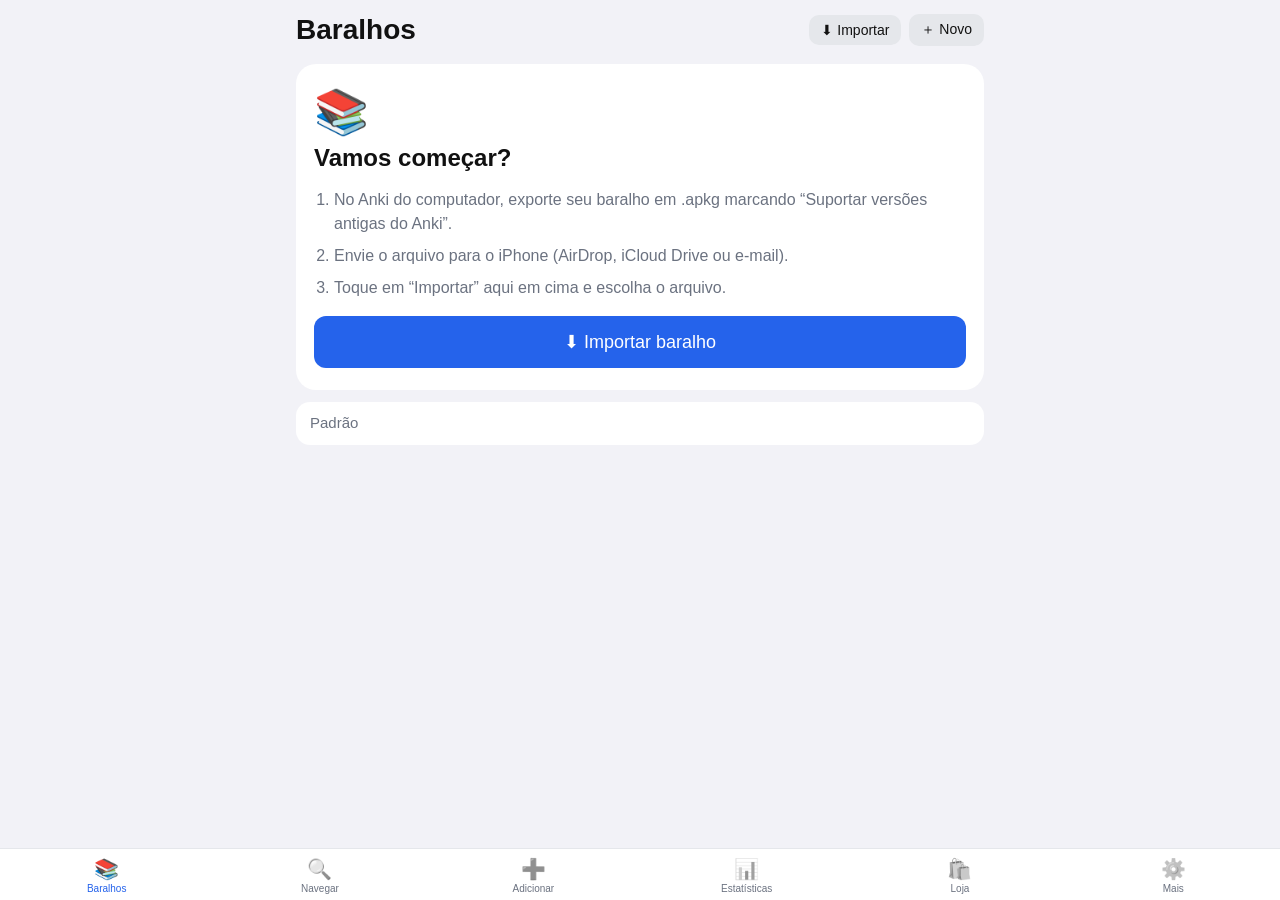
==== index.html @ 39ad581b "Add files via upload" ====
<!doctype html>
<html lang="pt-BR">
<head>
<meta charset="utf-8">
<meta name="viewport" content="width=device-width,initial-scale=1,viewport-fit=cover,user-scalable=no">
<title>Recly</title>
<meta name="theme-color" content="#2563eb">
<meta name="apple-mobile-web-app-capable" content="yes">
<meta name="mobile-web-app-capable" content="yes">
<meta name="apple-mobile-web-app-title" content="Recly">
<meta name="apple-mobile-web-app-status-bar-style" content="default">
<link rel="manifest" href="manifest.webmanifest">
<link rel="apple-touch-icon" href="apple-touch-icon.png">
<link rel="icon" type="image/png" href="icon-192.png">
<style>
:root{--bg:#f2f2f7;--card:#fff;--fg:#111;--mut:#6b7280;--line:#e5e7eb;--pri:#2563eb;--danger:#dc2626;--n:#2563eb;--l:#dc2626;--r:#16a34a;--sat:env(safe-area-inset-top);--sab:env(safe-area-inset-bottom)}
@media(prefers-color-scheme:dark){:root{--bg:#000;--card:#1c1c1e;--fg:#f5f5f7;--mut:#9ca3af;--line:#2c2c2e;--pri:#3b82f6}}
*{box-sizing:border-box;-webkit-tap-highlight-color:transparent}
html,body{margin:0;height:100%;background:var(--bg);color:var(--fg);font:16px -apple-system,BlinkMacSystemFont,"Segoe UI",Roboto,sans-serif;overscroll-behavior:none}
#app{display:flex;flex-direction:column;height:100%;height:100dvh}
main#view{flex:1;overflow-y:auto;-webkit-overflow-scrolling:touch;padding:calc(var(--sat) + 8px) 16px 24px;max-width:720px;width:100%;margin:0 auto}
.tabs{display:flex;background:var(--card);border-top:1px solid var(--line);padding-bottom:var(--sab)}
.tab{flex:1;border:0;background:none;color:var(--mut);padding:8px 0 6px;font-size:11px;display:flex;flex-direction:column;align-items:center;gap:2px}
.tab .ic{font-size:20px;filter:grayscale(1);opacity:.7}.tab.on{color:var(--pri)}.tab.on .ic{filter:none;opacity:1}
h1{font-size:28px;margin:6px 0}h3{margin:4px 0 10px}h4{margin:16px 0 4px;color:var(--mut);font-size:13px;text-transform:uppercase;letter-spacing:.04em}
.top{display:flex;justify-content:space-between;align-items:center;margin-bottom:8px}
.row{display:flex;gap:8px;align-items:center}.row.end{justify-content:flex-end;margin-top:14px}.row.wrap{flex-wrap:wrap}.col{display:flex;flex-direction:column;gap:10px}
.btn{border:0;border-radius:12px;padding:12px 16px;font-size:16px;background:var(--line);color:var(--fg);font-weight:500}
.btn:active{opacity:.7}.btn.primary{background:var(--pri);color:#fff}.btn.danger{background:#fee2e2;color:var(--danger)}
@media(prefers-color-scheme:dark){.btn.danger{background:#3b1212}}
.btn.small{padding:7px 12px;font-size:14px;border-radius:10px}.btn.big{padding:15px;font-size:18px}.btn.wide{width:100%}
.input{width:100%;padding:11px 12px;border-radius:10px;border:1px solid var(--line);background:var(--card);color:var(--fg);font-size:16px}
.input.ta{min-height:76px;resize:vertical;font-family:inherit}.input.num{width:110px;text-align:right}
.lbl{display:flex;flex-direction:column;gap:4px;font-size:13px;color:var(--mut)}.lbl .input{color:var(--fg);font-size:16px}
.list{background:var(--card);border-radius:14px;overflow:hidden}
.brow:last-child{border-bottom:0}.brow:active{background:var(--line)}
.cnt{width:56px;text-align:right;font-variant-numeric:tabular-nums;font-weight:600}.cnt.n,.legend .n,.bigcounts .n{color:var(--n)}.cnt.l,.legend .l,.bigcounts .l{color:var(--l)}.cnt.r,.legend .r,.bigcounts .r{color:var(--r)}.cnt.z{opacity:.25;font-weight:400}
.legend{display:flex;justify-content:flex-end;gap:0;font-size:11px;margin:0 14px 4px}.legend span{width:56px;text-align:right}
.empty{text-align:center;color:var(--mut);padding:30px 10px}
.bigcounts{display:flex;justify-content:space-around;margin:8px 0 14px;font-size:13px}.bigcounts div{display:flex;flex-direction:column;align-items:center}.bigcounts b{font-size:32px}
.brow{padding:10px 14px;border-bottom:1px solid var(--line)}.b1{font-weight:500}.b2{color:var(--mut);font-size:14px;white-space:nowrap;overflow:hidden;text-overflow:ellipsis}
.b1{display:-webkit-box;-webkit-line-clamp:2;-webkit-box-orient:vertical;overflow:hidden}
.chip{font-size:11px;background:var(--line);border-radius:6px;padding:2px 6px}.chip.warn{background:#fef3c7;color:#92400e}.chip.bad{background:#fee2e2;color:#991b1b}
.muted{color:var(--mut);font-size:14px}.muted.s{font-size:12px}.center{text-align:center}.pre{white-space:pre-wrap}
.card2{background:var(--card);border-radius:14px;padding:14px;margin:12px 0}.srow{display:flex;justify-content:space-between;padding:6px 0;border-bottom:1px solid var(--line)}.srow:last-child{border:0}
.chart{width:100%;color:var(--fg)}
.overlay{position:fixed;inset:0;background:#0007;display:flex;align-items:flex-end;justify-content:center;z-index:50}
.sheet{background:var(--card);width:100%;max-width:560px;border-radius:18px 18px 0 0;padding:18px 18px calc(18px + var(--sab));max-height:88dvh;overflow-y:auto}
.sheet.full{max-height:94dvh;height:94dvh}
@media(min-width:600px){.overlay{align-items:center}.sheet{border-radius:18px}}
.frow{display:flex;justify-content:space-between;align-items:center;gap:10px;padding:8px 0;border-bottom:1px solid var(--line)}.frow small{display:block;color:var(--mut);font-size:11px}
.frow input[type=checkbox]{width:24px;height:24px}
.sticky{position:sticky;bottom:-18px;background:var(--card);padding:10px 0;margin-top:10px}
.spinner{width:34px;height:34px;border:4px solid var(--line);border-top-color:var(--pri);border-radius:50%;animation:sp 1s linear infinite;margin:6px auto 12px}@keyframes sp{to{transform:rotate(360deg)}}
.toast{position:fixed;left:50%;transform:translateX(-50%);bottom:calc(90px + var(--sab));background:#111d;color:#fff;padding:10px 16px;border-radius:20px;z-index:99;font-size:14px}
.study{position:fixed;inset:0;background:var(--bg);z-index:40;display:flex;flex-direction:column}
.stop{display:flex;justify-content:space-between;align-items:center;padding:calc(var(--sat) + 8px) 12px 8px}
.scounts{font-weight:700;font-variant-numeric:tabular-nums;font-size:18px;display:flex;gap:10px}.scounts .n{color:var(--n)}.scounts .l{color:var(--l)}.scounts .r{color:var(--r)}
.cardscroll{flex:1;display:flex;min-height:0}.cardframe{flex:1;width:100%;border:0;background:transparent;color-scheme:light dark}
.sbottom{display:flex;gap:8px;padding:10px 12px calc(12px + var(--sab));background:var(--card);border-top:1px solid var(--line)}
.ans{flex:1;border:0;border-radius:12px;padding:8px 0 10px;color:#fff;font-size:16px;font-weight:600;display:flex;flex-direction:column;align-items:center}.ans small{font-size:11px;opacity:.9;font-weight:400}
.a1{background:#dc2626}.a2{background:#f59e0b}.a3{background:#16a34a}.a4{background:#2563eb}
.fmt .btn{min-width:44px}

.tog{display:inline-block;width:26px;color:var(--mut);padding:6px 0;margin:-6px 0}.dname{font-size:16px;line-height:1.25}
/* ---- Progresso ---- */
:root{--h0:#e5e7eb;--h1:#c7d2fe;--h2:#a5b4fc;--h3:#818cf8;--h4:#4f46e5;--c-new:#60a5fa;--c-lrn:#f87171;--c-young:#fbbf24;--c-mature:#34d399}
@media(prefers-color-scheme:dark){:root{--h0:#2c2c2e;--h1:#3730a3;--h2:#4f46e5;--h3:#6366f1;--h4:#a5b4fc}}
.row.between{justify-content:space-between}.row.between h3{margin:0}
.hero{display:flex;justify-content:space-between;align-items:center;gap:8px;border-radius:24px;padding:22px 20px;margin:10px 0 12px;color:#fff;background:linear-gradient(135deg,#6366f1,#8b5cf6 55%,#ec4899);box-shadow:0 10px 30px #8b5cf655}
.hero-l{display:flex;flex-direction:column;align-items:flex-start;min-width:0}.flame{font-size:40px;line-height:1}.streak{font-size:76px;font-weight:800;line-height:1;letter-spacing:-2px}
.streak-l{font-size:17px;font-weight:600;opacity:.95}.best{font-size:13px;opacity:.8;margin-top:6px}.badge2{margin-top:10px;background:#fff3;border-radius:20px;padding:5px 12px;font-size:13px;font-weight:600}
.hero-r{display:flex;flex-direction:column;align-items:center;flex:0 0 128px}.ring{width:128px;height:128px}.goal-edit{font-size:12px;opacity:.85;margin-top:2px}
.week{display:flex;justify-content:space-between;margin-top:10px}.wd{display:flex;flex-direction:column;align-items:center;gap:6px;font-size:12px;color:var(--mut)}.wd.today{color:var(--fg);font-weight:700}
.dot{width:36px;height:36px;border-radius:50%;border:2px solid var(--line);display:flex;align-items:center;justify-content:center;color:#fff;font-weight:800}
.dot.on{background:linear-gradient(135deg,#8b5cf6,#ec4899);border-color:transparent}.wd.today .dot:not(.on){border-color:#8b5cf6}
.heatwrap{display:flex;gap:6px;margin-top:10px}.heatdays{display:grid;grid-template-rows:repeat(7,1fr);gap:3px;font-size:9px;color:var(--mut);padding-bottom:0}
.heat{flex:1;display:grid;grid-template-rows:repeat(7,1fr);grid-auto-flow:column;gap:3px}
.hc{display:block;aspect-ratio:1;border-radius:4px;background:var(--h0)}.hc.l1{background:var(--h1)}.hc.l2{background:var(--h2)}.hc.l3{background:var(--h3)}.hc.l4{background:var(--h4)}.hc.fut{background:transparent}
.heatlegend{display:flex;align-items:center;justify-content:flex-end;gap:4px;font-size:11px;color:var(--mut);margin-top:10px}.heatlegend .hc{width:12px;height:12px;aspect-ratio:auto}
.stack{display:flex;height:16px;border-radius:8px;overflow:hidden;gap:2px;margin:8px 0}.stack>div{min-width:4px}
.c-new{background:var(--c-new)}.c-lrn{background:var(--c-lrn)}.c-young{background:var(--c-young)}.c-mature{background:var(--c-mature)}
.legend2{display:flex;flex-wrap:wrap;gap:6px 14px;font-size:12px;color:var(--mut)}.sw{display:inline-block;width:10px;height:10px;border-radius:3px;margin-right:5px}
.tiles{display:grid;grid-template-columns:1fr 1fr;gap:10px;margin:12px 0}.tile{background:var(--card);border-radius:18px;padding:14px}
.tic{font-size:22px}.tbig{font-size:26px;font-weight:800;margin-top:4px;font-variant-numeric:tabular-nums}.tlab{font-size:12px;color:var(--mut)}
.btn.primary.share{margin-top:6px;background:linear-gradient(135deg,#6366f1,#ec4899)}
.sharebox{margin:6px 0 12px}.sharecv{width:100%;max-width:340px;display:block;margin:0 auto;border-radius:18px;box-shadow:0 8px 24px #0004}

/* ---- Baralhos ---- */
.dhero{display:flex;align-items:center;justify-content:space-between;gap:12px;border-radius:22px;padding:18px 18px;margin:6px 0 12px;color:#fff;background:linear-gradient(135deg,#2563eb,#7c3aed);box-shadow:0 8px 24px #4f46e544}
.dh-l{flex:1;min-width:0}.dh-big{font-size:46px;font-weight:800;line-height:1;letter-spacing:-1px}.dh-sub{font-size:15px;font-weight:600;margin:2px 0 10px}.dh-min{font-size:12px;opacity:.85;margin-top:6px}
.pbar{height:8px;border-radius:6px;background:#fff3;overflow:hidden}.pbar>div{height:100%;background:#fff;border-radius:6px}
.btn.dh-btn{background:#fff;color:#4338ca;font-weight:700;padding:14px 18px;white-space:nowrap}
.chips{display:flex;gap:8px;overflow-x:auto;padding:10px 0 12px;-webkit-overflow-scrolling:touch}
.chip2{border:1px solid var(--line);background:var(--card);color:var(--fg);border-radius:20px;padding:7px 13px;font-size:13px;white-space:nowrap}.chip2.on{background:var(--pri);border-color:var(--pri);color:#fff}
.welcome{background:var(--card);border-radius:20px;padding:22px 18px;margin:12px 0;text-align:left}.welcome h2{margin:6px 0 10px}.wl-ic{font-size:44px}.welcome ol{padding-left:20px;color:var(--mut);line-height:1.5}.welcome li{margin-bottom:8px}
.drow{padding:12px 14px 12px;border-bottom:1px solid var(--line);cursor:pointer}.drow:last-child{border-bottom:0}.drow:active{background:var(--line)}
.drow.d0{background:var(--card)}.drow.d1,.drow.d2,.drow.d3,.drow.d4{background:var(--card)}
.drow.d0 .dtitle{font-weight:700;font-size:17px}.drow:not(.d0) .dtitle{font-size:15px}
.dline{display:flex;align-items:center;gap:2px}.dtitle{flex:1;line-height:1.25;overflow-wrap:anywhere}
.drow.idle .dtitle{color:var(--mut)}.drow.idle.d0 .dtitle{color:var(--fg)}
.tog{display:inline-block;width:26px;flex:0 0 26px;color:var(--mut);padding:6px 0;margin:-6px 0}
.play{flex:0 0 38px;width:38px;height:38px;border-radius:50%;border:0;background:var(--pri);color:#fff;font-size:14px;padding-left:3px;margin-left:8px}.play:active{opacity:.7}
.dmeta{display:flex;justify-content:space-between;align-items:center;gap:8px;margin-top:5px;font-size:12px;color:var(--mut)}
.pills{display:flex;gap:5px;flex-shrink:0}.pill{font-size:12px;font-weight:700;padding:2px 9px;border-radius:12px;font-variant-numeric:tabular-nums}
.pill.n{background:#dbeafe;color:#1d4ed8}.pill.l{background:#fee2e2;color:#b91c1c}.pill.r{background:#dcfce7;color:#15803d}.pill.ok{background:transparent;color:var(--mut);font-weight:500;padding:2px 0}
@media(prefers-color-scheme:dark){.pill.n{background:#1e3a8a;color:#bfdbfe}.pill.l{background:#7f1d1d;color:#fecaca}.pill.r{background:#14532d;color:#bbf7d0}}
.mbar{display:flex;height:4px;border-radius:3px;background:var(--line);overflow:hidden;margin-top:7px}.mbar i{display:block;height:100%}
.path{margin:-6px 0 8px}
.grid2{display:grid;grid-template-columns:1fr 1fr;gap:8px}.grid2 .btn{padding:12px 8px}

.seg{display:flex;gap:6px;overflow-x:auto;padding:2px 0 10px;-webkit-overflow-scrolling:touch}.segb{border:0;border-radius:18px;padding:8px 13px;font-size:14px;background:var(--line);color:var(--fg);white-space:nowrap;font-weight:500}.segb.on{background:var(--pri);color:#fff}
.seg{flex-wrap:wrap;overflow:visible}.segb{padding:8px 12px}
/* ---- Loja ---- */
.tab{min-width:0}.tab span:last-child{font-size:10px;white-space:nowrap}
.shopnote{background:var(--card);border-radius:12px;padding:10px 12px;margin:10px 0;font-size:13px;color:var(--mut)}
.scard{background:var(--card);border-radius:18px;overflow:hidden;margin:14px 0;box-shadow:0 2px 10px rgba(0,0,0,.06)}
.scov{height:92px;display:flex;align-items:center;justify-content:center;font-size:46px;position:relative}
.sbadge{position:absolute;top:10px;right:10px;background:#fff;color:#16a34a;font-size:12px;padding:3px 9px;border-radius:99px}
.sbody{padding:14px}.stitle{font-size:18px;font-weight:700}.ssub{color:var(--mut);font-size:14px;margin-top:2px}
.sdesc{font-size:14px;line-height:1.45;margin:10px 0}.smeta{display:flex;gap:14px;flex-wrap:wrap;color:var(--mut);font-size:13px;margin-bottom:12px}
.srow2{display:flex;align-items:center;gap:8px;flex-wrap:wrap}.srow2 .btn.primary{flex:1}.sprice{font-size:20px;font-weight:800;width:100%}
.linkbtn{background:none;border:0;color:var(--mut);font-size:12px;text-decoration:underline;padding:8px}
.code{background:var(--line);border-radius:10px;padding:10px;font-size:11px;overflow:auto;white-space:pre;max-height:220px}
.sheet .input{margin:0 0 8px}.sheet .btn.wide{margin-top:8px}
.steps{margin:6px 0 0;padding-left:20px;font-size:14px;line-height:1.5}
.srow2 .btn{flex:1 1 auto}

</style>
</head>
<body>
<div id="app"><div style="padding:30px;text-align:center">Carregando…</div></div>
<script src="jszip.min.js"></script>
<script src="app.js"></script>
</body>
</html>
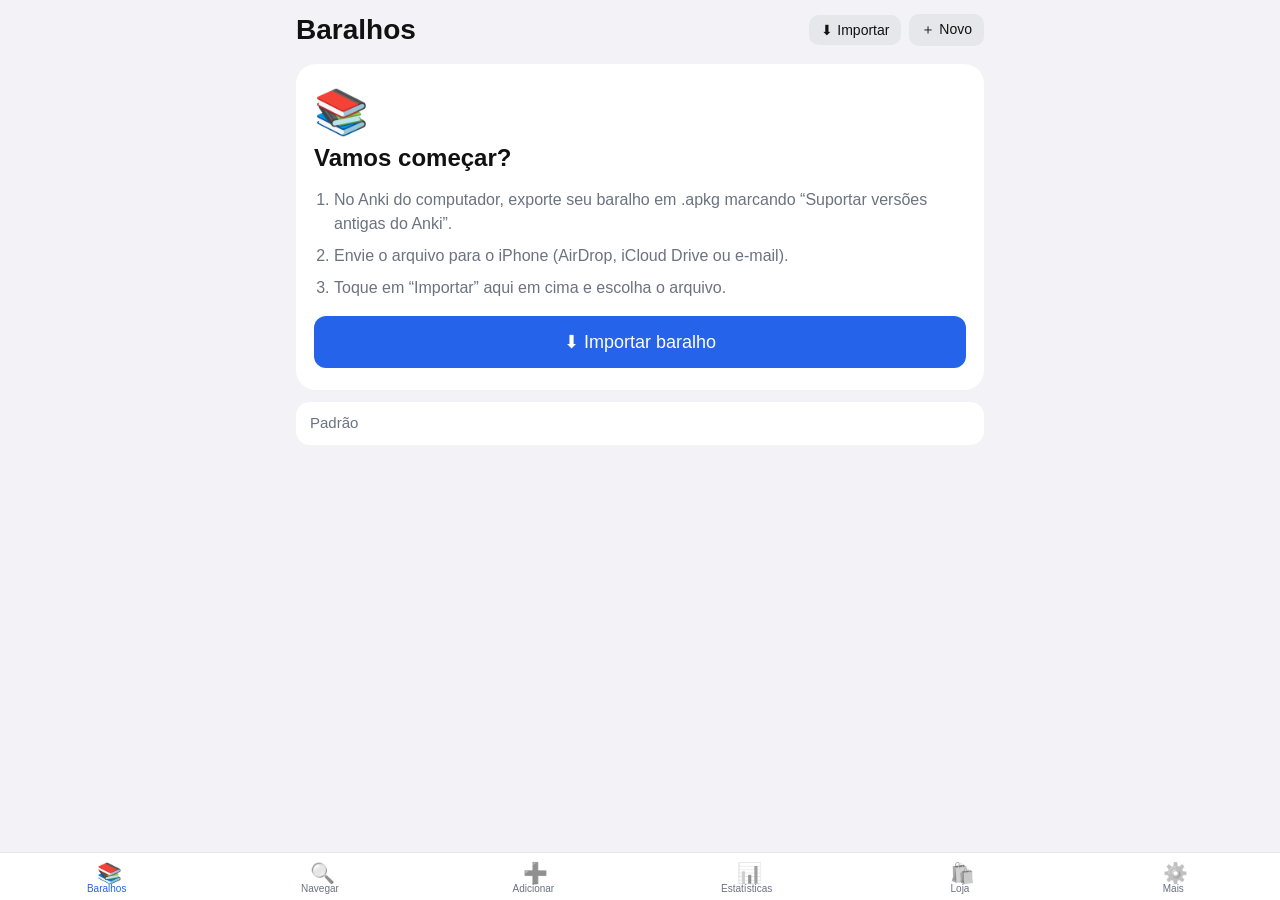
==== commit ceab2079: "Add files via upload" ====
--- a/index.html
+++ b/index.html
@@ -125,6 +125,90 @@
 .sheet .input{margin:0 0 8px}.sheet .btn.wide{margin-top:8px}
 .steps{margin:6px 0 0;padding-left:20px;font-size:14px;line-height:1.5}
 .srow2 .btn{flex:1 1 auto}
+/* ---- Loja v2: vitrine + página de produto ---- */
+.shophead{font-size:15px;color:var(--mut);margin:2px 0 12px}
+.pgrid{display:grid;grid-template-columns:1fr 1fr;gap:12px;margin-top:8px}
+.pcard{display:flex;flex-direction:column;text-align:left;background:var(--card);border:0;border-radius:16px;overflow:hidden;padding:0;color:var(--fg);box-shadow:0 1px 8px rgba(0,0,0,.07);font:inherit}
+.pcard:active{transform:scale(.98)}
+.pcov,.phero{position:relative;display:flex;align-items:center;justify-content:center;overflow:hidden}
+.pcov{aspect-ratio:4/3}.phero{aspect-ratio:16/10}
+.pcov img,.phero img{position:absolute;inset:0;width:100%;height:100%;object-fit:cover}
+.pemoji{font-size:38px}.phero .pemoji{font-size:84px}
+.pbadge{position:absolute;top:8px;left:8px;background:#fff;color:#111;font-size:10px;font-weight:800;padding:3px 8px;border-radius:99px;text-transform:uppercase;letter-spacing:.03em;z-index:1}
+.pinfo{padding:10px 11px 12px;display:flex;flex-direction:column;gap:3px;flex:1}
+.ptitle{font-weight:700;font-size:14px;line-height:1.25;display:-webkit-box;-webkit-line-clamp:2;-webkit-box-orient:vertical;overflow:hidden}
+.psub{font-size:12px;color:var(--mut);display:-webkit-box;-webkit-line-clamp:2;-webkit-box-orient:vertical;overflow:hidden}
+.pprice{display:flex;align-items:baseline;gap:5px;flex-wrap:wrap;margin-top:4px}.pprice b{font-size:17px;font-weight:800}
+.pprice s,.ph-price s,.pfoot s{color:var(--mut);font-size:12px}.pprice i,.ph-price i{font-style:normal;background:#dcfce7;color:#15803d;font-size:11px;font-weight:800;padding:1px 6px;border-radius:6px}
+.psample{margin-top:auto;padding-top:6px;font-size:11.5px;font-weight:600;color:#16a34a}
+.ppage{position:fixed;inset:0;z-index:40;background:var(--bg);display:flex;flex-direction:column;animation:pin .22s ease-out}
+.ppage.out{animation:pout .22s ease-in forwards}
+@keyframes pin{from{transform:translateX(100%)}to{transform:none}}@keyframes pout{to{transform:translateX(100%)}}
+.pbar{display:flex;align-items:center;gap:8px;padding:calc(var(--sat) + 12px) 12px 12px;background:var(--card);border-bottom:1px solid var(--line)}
+.pbar span{font-weight:600;font-size:15px;white-space:nowrap;overflow:hidden;text-overflow:ellipsis}
+.pback{border:0;background:none;color:var(--pri);font-size:17px;padding:6px 4px;white-space:nowrap}
+.pscroll{flex:1;overflow-y:auto;-webkit-overflow-scrolling:touch}
+.pmain{padding:16px 16px 24px;max-width:720px;margin:0 auto}
+.ph-title{font-size:23px;line-height:1.2;margin:0 0 6px}.ph-sub{color:var(--mut);margin:0 0 10px}
+.ph-price{display:flex;align-items:baseline;gap:8px}.ph-price b{font-size:30px;font-weight:800}.ph-price s{font-size:16px}
+.pfacts{display:grid;grid-template-columns:repeat(4,1fr);gap:8px;margin:16px 0}
+.pfacts div{background:var(--card);border-radius:12px;padding:10px 4px;display:flex;flex-direction:column;align-items:center;text-align:center;gap:1px}
+.pfacts span{font-size:20px}.pfacts b{font-size:13px}.pfacts small{font-size:11px;color:var(--mut)}
+.pbtns{display:flex;flex-direction:column;gap:10px}.psamplebtn{background:#dcfce7;color:#15803d;font-weight:700}
+.psec{background:var(--card);border-radius:14px;padding:14px 16px;margin-top:14px}.psec h3{margin:0 0 8px;font-size:17px}.psec p{margin:6px 0;line-height:1.5;font-size:15px}
+.plist{list-style:none;margin:0;padding:0}.plist li{display:flex;gap:10px;padding:7px 0;font-size:15px;line-height:1.4;border-bottom:1px solid var(--line)}.plist li:last-child{border:0}
+.pfaq{border-bottom:1px solid var(--line);padding:9px 0}.pfaq:last-child{border:0}.pfaq summary{font-weight:600;font-size:15px}.pfaq p{color:var(--mut)}
+.pfoot{display:flex;align-items:center;justify-content:space-between;gap:12px;padding:10px 16px calc(var(--sab) + 10px);background:var(--card);border-top:1px solid var(--line)}
+.pfoot div{display:flex;flex-direction:column}.pfoot b{font-size:20px;font-weight:800}.pfoot .btn{flex:1;max-width:220px}
+@media(prefers-color-scheme:dark){.pprice i,.ph-price i,.psamplebtn{background:#14532d;color:#bbf7d0}}
+/* ---- Loja v3: capas e página de produto ---- */
+.ic{display:inline-flex;width:20px;height:20px;flex:none}.ic svg{width:100%;height:100%}.ic.s{width:15px;height:15px}.ic.big{width:34px;height:34px}
+.pcov.gen,.phero.gen{background:radial-gradient(120% 90% at 100% 0%,color-mix(in srgb,var(--c) 55%,#fff) 0%,transparent 60%),linear-gradient(150deg,var(--c),color-mix(in srgb,var(--c) 55%,#000));color:#fff;flex-direction:column;align-items:stretch;justify-content:space-between;padding:10px 11px}
+.gtop,.gfoot,.gtitle{position:relative;z-index:0}.pcov:not(.gen) .gtop,.pcov:not(.gen) .gtitle,.pcov:not(.gen) .gfoot,.phero:not(.gen) .gtop,.phero:not(.gen) .gtitle,.phero:not(.gen) .gfoot{display:none}
+.gtop{display:flex;justify-content:space-between;font-size:9px;font-weight:800;letter-spacing:.12em;text-transform:uppercase;opacity:.85}
+.gtitle{font-weight:800;font-size:15px;line-height:1.15;letter-spacing:-.01em;display:-webkit-box;-webkit-line-clamp:4;-webkit-box-orient:vertical;overflow:hidden;text-shadow:0 1px 8px rgba(0,0,0,.18)}
+.gfoot{font-size:10px;font-weight:700;opacity:.85}
+.pcov.gen .pbadge{display:none}.pcov.gen .gtop{padding-right:0}
+.phero.gen{padding:22px 22px 18px}.phero .gtop{font-size:11px}.phero .gtitle{font-size:30px;-webkit-line-clamp:3}.phero .gfoot{font-size:13px}
+.psample{display:flex;align-items:center;gap:5px}
+.pbar{justify-content:flex-start}.pback{display:flex;align-items:center;gap:2px;font-weight:500}
+.pbt{opacity:0;transition:opacity .2s}.pbar.t .pbt{opacity:1}
+.xwrap{max-width:720px;margin:0 auto;padding:0 0 28px}
+.xhero{padding:14px 16px 0}.xhero .phero{border-radius:20px;aspect-ratio:4/3;box-shadow:0 10px 30px rgba(0,0,0,.14)}
+.xhead{padding:18px 18px 4px}.xtags{display:flex;gap:6px;flex-wrap:wrap;margin-bottom:8px}.xtags:empty{display:none}
+.xtag{font-size:11px;font-weight:700;text-transform:uppercase;letter-spacing:.05em;background:var(--line);color:var(--mut);padding:4px 9px;border-radius:99px}.xtag.hot{background:#fef3c7;color:#92400e}
+.xtitle{font-size:25px;line-height:1.18;letter-spacing:-.02em;margin:0}.xsub{color:var(--mut);font-size:15px;line-height:1.4;margin:8px 0 0}
+.xbuy{margin:16px 16px 0;background:var(--card);border-radius:18px;padding:18px;display:flex;flex-direction:column;gap:10px;box-shadow:0 1px 10px rgba(0,0,0,.05)}
+.xold{display:flex;align-items:center;gap:8px}.xold s{color:var(--mut);font-size:15px}.xold i{font-style:normal;background:#16a34a;color:#fff;font-size:11px;font-weight:800;padding:3px 7px;border-radius:6px}
+.xnow{font-size:34px;font-weight:800;letter-spacing:-.02em;line-height:1.1}.xinst{color:var(--mut);font-size:14px}
+.xprice{margin-bottom:4px}.xprice.c{text-align:center}.xprice.c .xold{justify-content:center}
+.xcta,.xsample{display:flex;align-items:center;justify-content:center;gap:8px;font-weight:700}
+.xsample{background:transparent;border:2px solid #16a34a;color:#16a34a}
+.xsecure{display:flex;align-items:center;justify-content:center;gap:6px;color:var(--mut);font-size:12px;margin-top:2px}
+.xtrust{display:grid;grid-template-columns:repeat(3,1fr);gap:8px;margin:12px 16px 0}
+.xtrust div{display:flex;flex-direction:column;align-items:center;gap:6px;text-align:center;font-size:12px;font-weight:600;color:var(--mut);padding:10px 4px}
+.xtrust .ic{color:var(--pri);width:22px;height:22px}
+.xsec{margin:14px 16px 0;background:var(--card);border-radius:18px;padding:18px}.xsec h3{font-size:18px;margin:0 0 12px;letter-spacing:-.01em}
+.xstats{display:grid;grid-template-columns:1fr 1fr;gap:10px}
+.xstats div{background:var(--bg);border-radius:14px;padding:12px;display:flex;flex-direction:column;gap:2px}.xstats .ic{color:var(--pri);margin-bottom:4px}.xstats b{font-size:18px}.xstats small{color:var(--mut);font-size:12px}
+.xdesc p{margin:0 0 10px;line-height:1.6;font-size:15px}.xdesc p:last-child{margin:0}
+.xchecks{list-style:none;margin:0;padding:0;display:flex;flex-direction:column;gap:12px}.xchecks li{display:flex;gap:12px;font-size:15px;line-height:1.45}
+.xchecks .ic{width:22px;height:22px;padding:3px;border-radius:99px;background:color-mix(in srgb,var(--pri) 14%,transparent);color:var(--pri)}.xchecks .ic.ok{background:#dcfce7;color:#16a34a}
+.xtopics{margin:0;padding:0;list-style:none;counter-reset:t;display:flex;flex-direction:column}
+.xtopics li{counter-increment:t;display:flex;gap:12px;align-items:center;padding:10px 0;border-bottom:1px solid var(--line);font-size:15px}.xtopics li:last-child{border:0}
+.xtopics li::before{content:counter(t,decimal-leading-zero);font-size:12px;font-weight:800;color:var(--pri);min-width:22px}
+.xsteps{list-style:none;margin:0;padding:0;counter-reset:s;display:flex;flex-direction:column;gap:0}
+.xsteps li{counter-increment:s;position:relative;padding:0 0 18px 46px;display:flex;flex-direction:column;gap:2px;font-size:14px;color:var(--mut);line-height:1.45}
+.xsteps li b{color:var(--fg);font-size:15px}
+.xsteps li::before{content:counter(s);position:absolute;left:0;top:-2px;width:30px;height:30px;border-radius:99px;background:var(--pri);color:#fff;font-weight:800;display:flex;align-items:center;justify-content:center;font-size:14px}
+.xsteps li::after{content:'';position:absolute;left:14px;top:30px;bottom:0;width:2px;background:var(--line)}.xsteps li:last-child{padding-bottom:0}.xsteps li:last-child::after{display:none}
+.xguar{display:flex;gap:14px;align-items:flex-start;background:linear-gradient(135deg,#ecfdf5,#d1fae5);color:#065f46}.xguar h3{margin-bottom:4px;color:#065f46}.xguar p{margin:0;line-height:1.5;font-size:14px}.xguar .ic{color:#059669}
+.xfaq details{border-bottom:1px solid var(--line)}.xfaq details:last-child{border:0}
+.xfaq summary{list-style:none;display:flex;justify-content:space-between;align-items:center;gap:10px;padding:13px 0;font-weight:600;font-size:15px;cursor:pointer}.xfaq summary::-webkit-details-marker{display:none}
+.xfaq summary .ic{color:var(--mut);transition:transform .2s}.xfaq details[open] summary .ic{transform:rotate(180deg)}.xfaq p{margin:0 0 14px;color:var(--mut);line-height:1.55;font-size:14px}
+.xend{text-align:center}.xend p{color:var(--mut);margin:-6px 0 12px;font-size:14px}.xend .xprice{margin:0 0 12px}
+.pfoot{box-shadow:0 -4px 20px rgba(0,0,0,.06)}
+@media(prefers-color-scheme:dark){.xtag.hot{background:#422006;color:#fde68a}.xchecks .ic.ok{background:#14532d;color:#86efac}.xguar{background:linear-gradient(135deg,#052e22,#064e3b);color:#a7f3d0}.xguar h3{color:#d1fae5}.xsample{border-color:#22c55e;color:#4ade80}}
 
 </style>
 </head>
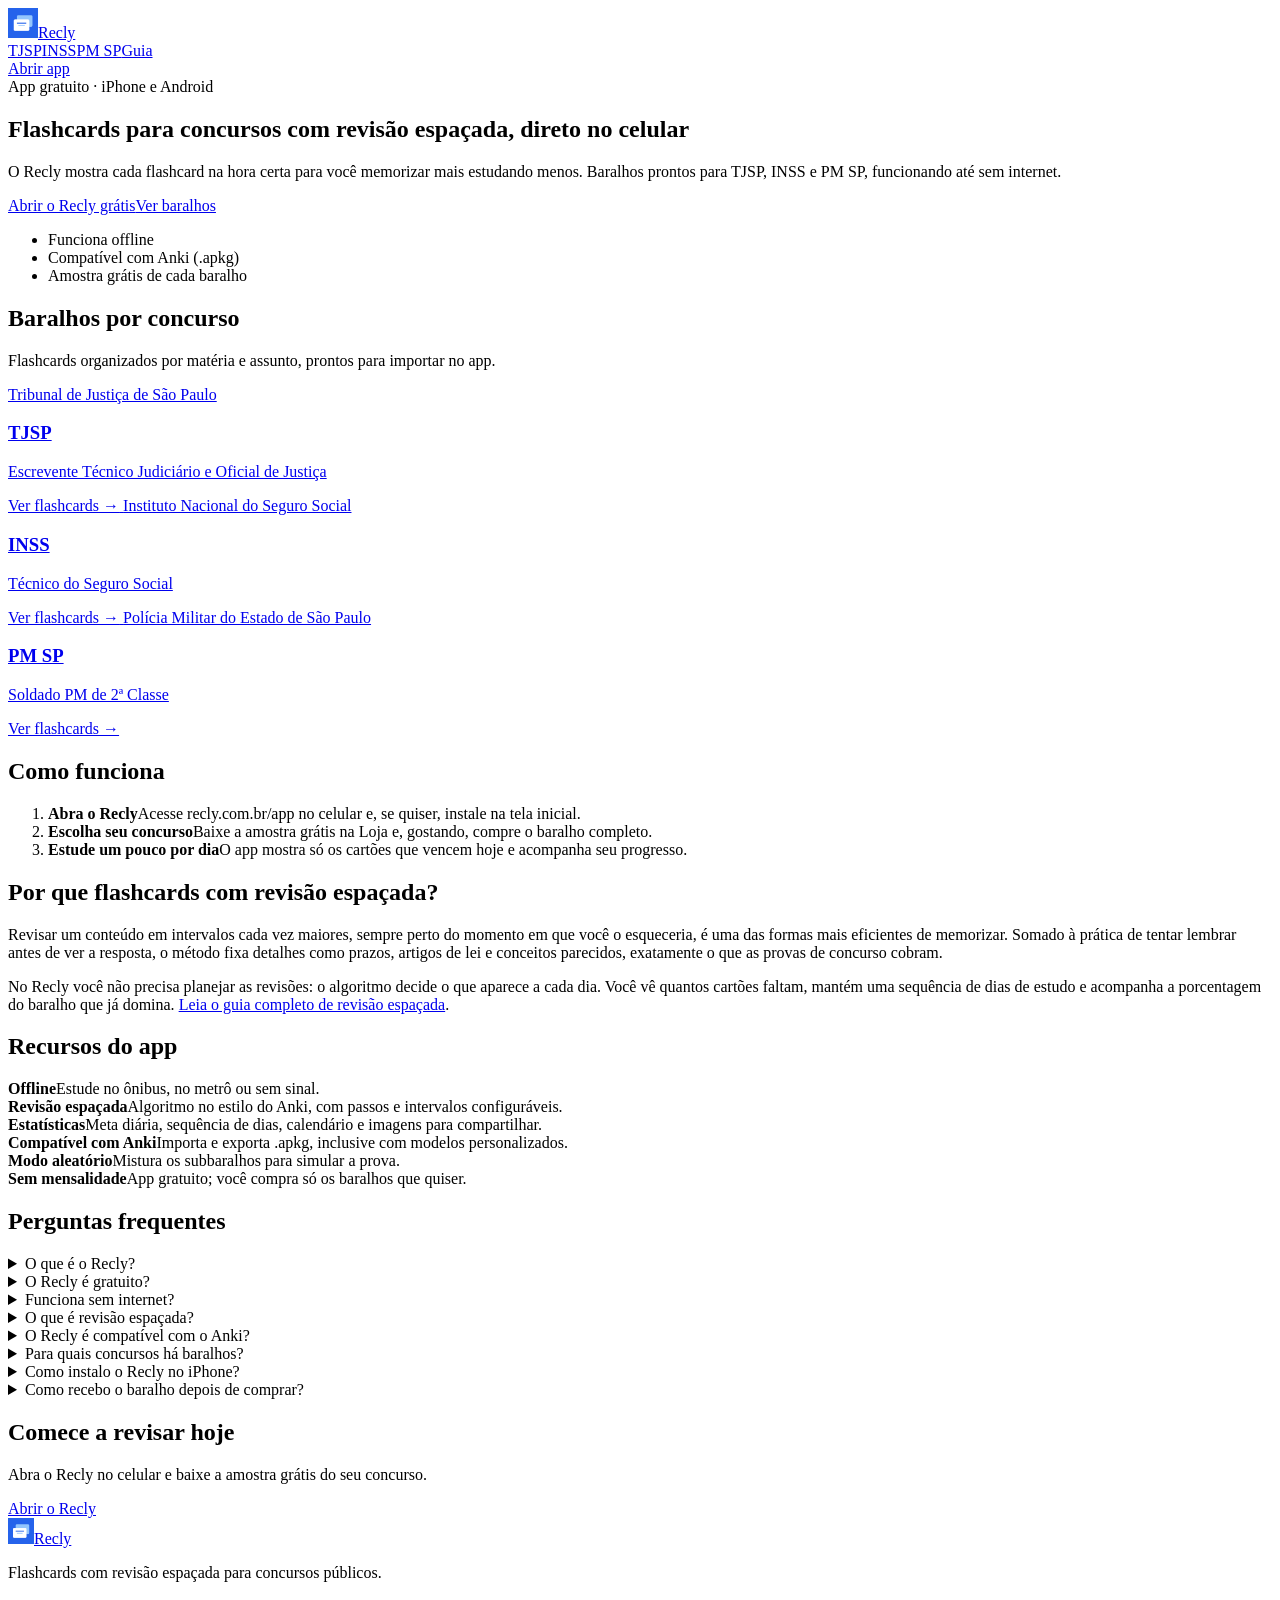
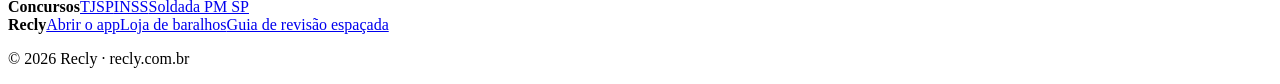
==== commit 8e14b217: "Add files via upload" ====
--- a/index.html
+++ b/index.html
@@ -2,219 +2,180 @@
 <html lang="pt-BR">
 <head>
 <meta charset="utf-8">
-<meta name="viewport" content="width=device-width,initial-scale=1,viewport-fit=cover,user-scalable=no">
-<title>Recly</title>
+<meta name="viewport" content="width=device-width,initial-scale=1">
+<title>Recly: flashcards para concursos com revisão espaçada (TJSP, INSS, PM SP)</title>
+<meta name="description" content="App gratuito de flashcards com revisão espaçada para concursos públicos. Baralhos prontos para TJSP, INSS e PM SP, no iPhone e Android, offline. Baixe a amostra grátis.">
+<link rel="canonical" href="https://recly.com.br/">
+<meta name="robots" content="index,follow,max-image-preview:large">
 <meta name="theme-color" content="#2563eb">
-<meta name="apple-mobile-web-app-capable" content="yes">
-<meta name="mobile-web-app-capable" content="yes">
-<meta name="apple-mobile-web-app-title" content="Recly">
-<meta name="apple-mobile-web-app-status-bar-style" content="default">
-<link rel="manifest" href="manifest.webmanifest">
-<link rel="apple-touch-icon" href="apple-touch-icon.png">
-<link rel="icon" type="image/png" href="icon-192.png">
-<style>
-:root{--bg:#f2f2f7;--card:#fff;--fg:#111;--mut:#6b7280;--line:#e5e7eb;--pri:#2563eb;--danger:#dc2626;--n:#2563eb;--l:#dc2626;--r:#16a34a;--sat:env(safe-area-inset-top);--sab:env(safe-area-inset-bottom)}
-@media(prefers-color-scheme:dark){:root{--bg:#000;--card:#1c1c1e;--fg:#f5f5f7;--mut:#9ca3af;--line:#2c2c2e;--pri:#3b82f6}}
-*{box-sizing:border-box;-webkit-tap-highlight-color:transparent}
-html,body{margin:0;height:100%;background:var(--bg);color:var(--fg);font:16px -apple-system,BlinkMacSystemFont,"Segoe UI",Roboto,sans-serif;overscroll-behavior:none}
-#app{display:flex;flex-direction:column;height:100%;height:100dvh}
-main#view{flex:1;overflow-y:auto;-webkit-overflow-scrolling:touch;padding:calc(var(--sat) + 8px) 16px 24px;max-width:720px;width:100%;margin:0 auto}
-.tabs{display:flex;background:var(--card);border-top:1px solid var(--line);padding-bottom:var(--sab)}
-.tab{flex:1;border:0;background:none;color:var(--mut);padding:8px 0 6px;font-size:11px;display:flex;flex-direction:column;align-items:center;gap:2px}
-.tab .ic{font-size:20px;filter:grayscale(1);opacity:.7}.tab.on{color:var(--pri)}.tab.on .ic{filter:none;opacity:1}
-h1{font-size:28px;margin:6px 0}h3{margin:4px 0 10px}h4{margin:16px 0 4px;color:var(--mut);font-size:13px;text-transform:uppercase;letter-spacing:.04em}
-.top{display:flex;justify-content:space-between;align-items:center;margin-bottom:8px}
-.row{display:flex;gap:8px;align-items:center}.row.end{justify-content:flex-end;margin-top:14px}.row.wrap{flex-wrap:wrap}.col{display:flex;flex-direction:column;gap:10px}
-.btn{border:0;border-radius:12px;padding:12px 16px;font-size:16px;background:var(--line);color:var(--fg);font-weight:500}
-.btn:active{opacity:.7}.btn.primary{background:var(--pri);color:#fff}.btn.danger{background:#fee2e2;color:var(--danger)}
-@media(prefers-color-scheme:dark){.btn.danger{background:#3b1212}}
-.btn.small{padding:7px 12px;font-size:14px;border-radius:10px}.btn.big{padding:15px;font-size:18px}.btn.wide{width:100%}
-.input{width:100%;padding:11px 12px;border-radius:10px;border:1px solid var(--line);background:var(--card);color:var(--fg);font-size:16px}
-.input.ta{min-height:76px;resize:vertical;font-family:inherit}.input.num{width:110px;text-align:right}
-.lbl{display:flex;flex-direction:column;gap:4px;font-size:13px;color:var(--mut)}.lbl .input{color:var(--fg);font-size:16px}
-.list{background:var(--card);border-radius:14px;overflow:hidden}
-.brow:last-child{border-bottom:0}.brow:active{background:var(--line)}
-.cnt{width:56px;text-align:right;font-variant-numeric:tabular-nums;font-weight:600}.cnt.n,.legend .n,.bigcounts .n{color:var(--n)}.cnt.l,.legend .l,.bigcounts .l{color:var(--l)}.cnt.r,.legend .r,.bigcounts .r{color:var(--r)}.cnt.z{opacity:.25;font-weight:400}
-.legend{display:flex;justify-content:flex-end;gap:0;font-size:11px;margin:0 14px 4px}.legend span{width:56px;text-align:right}
-.empty{text-align:center;color:var(--mut);padding:30px 10px}
-.bigcounts{display:flex;justify-content:space-around;margin:8px 0 14px;font-size:13px}.bigcounts div{display:flex;flex-direction:column;align-items:center}.bigcounts b{font-size:32px}
-.brow{padding:10px 14px;border-bottom:1px solid var(--line)}.b1{font-weight:500}.b2{color:var(--mut);font-size:14px;white-space:nowrap;overflow:hidden;text-overflow:ellipsis}
-.b1{display:-webkit-box;-webkit-line-clamp:2;-webkit-box-orient:vertical;overflow:hidden}
-.chip{font-size:11px;background:var(--line);border-radius:6px;padding:2px 6px}.chip.warn{background:#fef3c7;color:#92400e}.chip.bad{background:#fee2e2;color:#991b1b}
-.muted{color:var(--mut);font-size:14px}.muted.s{font-size:12px}.center{text-align:center}.pre{white-space:pre-wrap}
-.card2{background:var(--card);border-radius:14px;padding:14px;margin:12px 0}.srow{display:flex;justify-content:space-between;padding:6px 0;border-bottom:1px solid var(--line)}.srow:last-child{border:0}
-.chart{width:100%;color:var(--fg)}
-.overlay{position:fixed;inset:0;background:#0007;display:flex;align-items:flex-end;justify-content:center;z-index:50}
-.sheet{background:var(--card);width:100%;max-width:560px;border-radius:18px 18px 0 0;padding:18px 18px calc(18px + var(--sab));max-height:88dvh;overflow-y:auto}
-.sheet.full{max-height:94dvh;height:94dvh}
-@media(min-width:600px){.overlay{align-items:center}.sheet{border-radius:18px}}
-.frow{display:flex;justify-content:space-between;align-items:center;gap:10px;padding:8px 0;border-bottom:1px solid var(--line)}.frow small{display:block;color:var(--mut);font-size:11px}
-.frow input[type=checkbox]{width:24px;height:24px}
-.sticky{position:sticky;bottom:-18px;background:var(--card);padding:10px 0;margin-top:10px}
-.spinner{width:34px;height:34px;border:4px solid var(--line);border-top-color:var(--pri);border-radius:50%;animation:sp 1s linear infinite;margin:6px auto 12px}@keyframes sp{to{transform:rotate(360deg)}}
-.toast{position:fixed;left:50%;transform:translateX(-50%);bottom:calc(90px + var(--sab));background:#111d;color:#fff;padding:10px 16px;border-radius:20px;z-index:99;font-size:14px}
-.study{position:fixed;inset:0;background:var(--bg);z-index:40;display:flex;flex-direction:column}
-.stop{display:flex;justify-content:space-between;align-items:center;padding:calc(var(--sat) + 8px) 12px 8px}
-.scounts{font-weight:700;font-variant-numeric:tabular-nums;font-size:18px;display:flex;gap:10px}.scounts .n{color:var(--n)}.scounts .l{color:var(--l)}.scounts .r{color:var(--r)}
-.cardscroll{flex:1;display:flex;min-height:0}.cardframe{flex:1;width:100%;border:0;background:transparent;color-scheme:light dark}
-.sbottom{display:flex;gap:8px;padding:10px 12px calc(12px + var(--sab));background:var(--card);border-top:1px solid var(--line)}
-.ans{flex:1;border:0;border-radius:12px;padding:8px 0 10px;color:#fff;font-size:16px;font-weight:600;display:flex;flex-direction:column;align-items:center}.ans small{font-size:11px;opacity:.9;font-weight:400}
-.a1{background:#dc2626}.a2{background:#f59e0b}.a3{background:#16a34a}.a4{background:#2563eb}
-.fmt .btn{min-width:44px}
-
-.tog{display:inline-block;width:26px;color:var(--mut);padding:6px 0;margin:-6px 0}.dname{font-size:16px;line-height:1.25}
-/* ---- Progresso ---- */
-:root{--h0:#e5e7eb;--h1:#c7d2fe;--h2:#a5b4fc;--h3:#818cf8;--h4:#4f46e5;--c-new:#60a5fa;--c-lrn:#f87171;--c-young:#fbbf24;--c-mature:#34d399}
-@media(prefers-color-scheme:dark){:root{--h0:#2c2c2e;--h1:#3730a3;--h2:#4f46e5;--h3:#6366f1;--h4:#a5b4fc}}
-.row.between{justify-content:space-between}.row.between h3{margin:0}
-.hero{display:flex;justify-content:space-between;align-items:center;gap:8px;border-radius:24px;padding:22px 20px;margin:10px 0 12px;color:#fff;background:linear-gradient(135deg,#6366f1,#8b5cf6 55%,#ec4899);box-shadow:0 10px 30px #8b5cf655}
-.hero-l{display:flex;flex-direction:column;align-items:flex-start;min-width:0}.flame{font-size:40px;line-height:1}.streak{font-size:76px;font-weight:800;line-height:1;letter-spacing:-2px}
-.streak-l{font-size:17px;font-weight:600;opacity:.95}.best{font-size:13px;opacity:.8;margin-top:6px}.badge2{margin-top:10px;background:#fff3;border-radius:20px;padding:5px 12px;font-size:13px;font-weight:600}
-.hero-r{display:flex;flex-direction:column;align-items:center;flex:0 0 128px}.ring{width:128px;height:128px}.goal-edit{font-size:12px;opacity:.85;margin-top:2px}
-.week{display:flex;justify-content:space-between;margin-top:10px}.wd{display:flex;flex-direction:column;align-items:center;gap:6px;font-size:12px;color:var(--mut)}.wd.today{color:var(--fg);font-weight:700}
-.dot{width:36px;height:36px;border-radius:50%;border:2px solid var(--line);display:flex;align-items:center;justify-content:center;color:#fff;font-weight:800}
-.dot.on{background:linear-gradient(135deg,#8b5cf6,#ec4899);border-color:transparent}.wd.today .dot:not(.on){border-color:#8b5cf6}
-.heatwrap{display:flex;gap:6px;margin-top:10px}.heatdays{display:grid;grid-template-rows:repeat(7,1fr);gap:3px;font-size:9px;color:var(--mut);padding-bottom:0}
-.heat{flex:1;display:grid;grid-template-rows:repeat(7,1fr);grid-auto-flow:column;gap:3px}
-.hc{display:block;aspect-ratio:1;border-radius:4px;background:var(--h0)}.hc.l1{background:var(--h1)}.hc.l2{background:var(--h2)}.hc.l3{background:var(--h3)}.hc.l4{background:var(--h4)}.hc.fut{background:transparent}
-.heatlegend{display:flex;align-items:center;justify-content:flex-end;gap:4px;font-size:11px;color:var(--mut);margin-top:10px}.heatlegend .hc{width:12px;height:12px;aspect-ratio:auto}
-.stack{display:flex;height:16px;border-radius:8px;overflow:hidden;gap:2px;margin:8px 0}.stack>div{min-width:4px}
-.c-new{background:var(--c-new)}.c-lrn{background:var(--c-lrn)}.c-young{background:var(--c-young)}.c-mature{background:var(--c-mature)}
-.legend2{display:flex;flex-wrap:wrap;gap:6px 14px;font-size:12px;color:var(--mut)}.sw{display:inline-block;width:10px;height:10px;border-radius:3px;margin-right:5px}
-.tiles{display:grid;grid-template-columns:1fr 1fr;gap:10px;margin:12px 0}.tile{background:var(--card);border-radius:18px;padding:14px}
-.tic{font-size:22px}.tbig{font-size:26px;font-weight:800;margin-top:4px;font-variant-numeric:tabular-nums}.tlab{font-size:12px;color:var(--mut)}
-.btn.primary.share{margin-top:6px;background:linear-gradient(135deg,#6366f1,#ec4899)}
-.sharebox{margin:6px 0 12px}.sharecv{width:100%;max-width:340px;display:block;margin:0 auto;border-radius:18px;box-shadow:0 8px 24px #0004}
-
-/* ---- Baralhos ---- */
-.dhero{display:flex;align-items:center;justify-content:space-between;gap:12px;border-radius:22px;padding:18px 18px;margin:6px 0 12px;color:#fff;background:linear-gradient(135deg,#2563eb,#7c3aed);box-shadow:0 8px 24px #4f46e544}
-.dh-l{flex:1;min-width:0}.dh-big{font-size:46px;font-weight:800;line-height:1;letter-spacing:-1px}.dh-sub{font-size:15px;font-weight:600;margin:2px 0 10px}.dh-min{font-size:12px;opacity:.85;margin-top:6px}
-.pbar{height:8px;border-radius:6px;background:#fff3;overflow:hidden}.pbar>div{height:100%;background:#fff;border-radius:6px}
-.btn.dh-btn{background:#fff;color:#4338ca;font-weight:700;padding:14px 18px;white-space:nowrap}
-.chips{display:flex;gap:8px;overflow-x:auto;padding:10px 0 12px;-webkit-overflow-scrolling:touch}
-.chip2{border:1px solid var(--line);background:var(--card);color:var(--fg);border-radius:20px;padding:7px 13px;font-size:13px;white-space:nowrap}.chip2.on{background:var(--pri);border-color:var(--pri);color:#fff}
-.welcome{background:var(--card);border-radius:20px;padding:22px 18px;margin:12px 0;text-align:left}.welcome h2{margin:6px 0 10px}.wl-ic{font-size:44px}.welcome ol{padding-left:20px;color:var(--mut);line-height:1.5}.welcome li{margin-bottom:8px}
-.drow{padding:12px 14px 12px;border-bottom:1px solid var(--line);cursor:pointer}.drow:last-child{border-bottom:0}.drow:active{background:var(--line)}
-.drow.d0{background:var(--card)}.drow.d1,.drow.d2,.drow.d3,.drow.d4{background:var(--card)}
-.drow.d0 .dtitle{font-weight:700;font-size:17px}.drow:not(.d0) .dtitle{font-size:15px}
-.dline{display:flex;align-items:center;gap:2px}.dtitle{flex:1;line-height:1.25;overflow-wrap:anywhere}
-.drow.idle .dtitle{color:var(--mut)}.drow.idle.d0 .dtitle{color:var(--fg)}
-.tog{display:inline-block;width:26px;flex:0 0 26px;color:var(--mut);padding:6px 0;margin:-6px 0}
-.play{flex:0 0 38px;width:38px;height:38px;border-radius:50%;border:0;background:var(--pri);color:#fff;font-size:14px;padding-left:3px;margin-left:8px}.play:active{opacity:.7}
-.dmeta{display:flex;justify-content:space-between;align-items:center;gap:8px;margin-top:5px;font-size:12px;color:var(--mut)}
-.pills{display:flex;gap:5px;flex-shrink:0}.pill{font-size:12px;font-weight:700;padding:2px 9px;border-radius:12px;font-variant-numeric:tabular-nums}
-.pill.n{background:#dbeafe;color:#1d4ed8}.pill.l{background:#fee2e2;color:#b91c1c}.pill.r{background:#dcfce7;color:#15803d}.pill.ok{background:transparent;color:var(--mut);font-weight:500;padding:2px 0}
-@media(prefers-color-scheme:dark){.pill.n{background:#1e3a8a;color:#bfdbfe}.pill.l{background:#7f1d1d;color:#fecaca}.pill.r{background:#14532d;color:#bbf7d0}}
-.mbar{display:flex;height:4px;border-radius:3px;background:var(--line);overflow:hidden;margin-top:7px}.mbar i{display:block;height:100%}
-.path{margin:-6px 0 8px}
-.grid2{display:grid;grid-template-columns:1fr 1fr;gap:8px}.grid2 .btn{padding:12px 8px}
-
-.seg{display:flex;gap:6px;overflow-x:auto;padding:2px 0 10px;-webkit-overflow-scrolling:touch}.segb{border:0;border-radius:18px;padding:8px 13px;font-size:14px;background:var(--line);color:var(--fg);white-space:nowrap;font-weight:500}.segb.on{background:var(--pri);color:#fff}
-.seg{flex-wrap:wrap;overflow:visible}.segb{padding:8px 12px}
-/* ---- Loja ---- */
-.tab{min-width:0}.tab span:last-child{font-size:10px;white-space:nowrap}
-.shopnote{background:var(--card);border-radius:12px;padding:10px 12px;margin:10px 0;font-size:13px;color:var(--mut)}
-.scard{background:var(--card);border-radius:18px;overflow:hidden;margin:14px 0;box-shadow:0 2px 10px rgba(0,0,0,.06)}
-.scov{height:92px;display:flex;align-items:center;justify-content:center;font-size:46px;position:relative}
-.sbadge{position:absolute;top:10px;right:10px;background:#fff;color:#16a34a;font-size:12px;padding:3px 9px;border-radius:99px}
-.sbody{padding:14px}.stitle{font-size:18px;font-weight:700}.ssub{color:var(--mut);font-size:14px;margin-top:2px}
-.sdesc{font-size:14px;line-height:1.45;margin:10px 0}.smeta{display:flex;gap:14px;flex-wrap:wrap;color:var(--mut);font-size:13px;margin-bottom:12px}
-.srow2{display:flex;align-items:center;gap:8px;flex-wrap:wrap}.srow2 .btn.primary{flex:1}.sprice{font-size:20px;font-weight:800;width:100%}
-.linkbtn{background:none;border:0;color:var(--mut);font-size:12px;text-decoration:underline;padding:8px}
-.code{background:var(--line);border-radius:10px;padding:10px;font-size:11px;overflow:auto;white-space:pre;max-height:220px}
-.sheet .input{margin:0 0 8px}.sheet .btn.wide{margin-top:8px}
-.steps{margin:6px 0 0;padding-left:20px;font-size:14px;line-height:1.5}
-.srow2 .btn{flex:1 1 auto}
-/* ---- Loja v2: vitrine + página de produto ---- */
-.shophead{font-size:15px;color:var(--mut);margin:2px 0 12px}
-.pgrid{display:grid;grid-template-columns:1fr 1fr;gap:12px;margin-top:8px}
-.pcard{display:flex;flex-direction:column;text-align:left;background:var(--card);border:0;border-radius:16px;overflow:hidden;padding:0;color:var(--fg);box-shadow:0 1px 8px rgba(0,0,0,.07);font:inherit}
-.pcard:active{transform:scale(.98)}
-.pcov,.phero{position:relative;display:flex;align-items:center;justify-content:center;overflow:hidden}
-.pcov{aspect-ratio:4/3}.phero{aspect-ratio:16/10}
-.pcov img,.phero img{position:absolute;inset:0;width:100%;height:100%;object-fit:cover}
-.pemoji{font-size:38px}.phero .pemoji{font-size:84px}
-.pbadge{position:absolute;top:8px;left:8px;background:#fff;color:#111;font-size:10px;font-weight:800;padding:3px 8px;border-radius:99px;text-transform:uppercase;letter-spacing:.03em;z-index:1}
-.pinfo{padding:10px 11px 12px;display:flex;flex-direction:column;gap:3px;flex:1}
-.ptitle{font-weight:700;font-size:14px;line-height:1.25;display:-webkit-box;-webkit-line-clamp:2;-webkit-box-orient:vertical;overflow:hidden}
-.psub{font-size:12px;color:var(--mut);display:-webkit-box;-webkit-line-clamp:2;-webkit-box-orient:vertical;overflow:hidden}
-.pprice{display:flex;align-items:baseline;gap:5px;flex-wrap:wrap;margin-top:4px}.pprice b{font-size:17px;font-weight:800}
-.pprice s,.ph-price s,.pfoot s{color:var(--mut);font-size:12px}.pprice i,.ph-price i{font-style:normal;background:#dcfce7;color:#15803d;font-size:11px;font-weight:800;padding:1px 6px;border-radius:6px}
-.psample{margin-top:auto;padding-top:6px;font-size:11.5px;font-weight:600;color:#16a34a}
-.ppage{position:fixed;inset:0;z-index:40;background:var(--bg);display:flex;flex-direction:column;animation:pin .22s ease-out}
-.ppage.out{animation:pout .22s ease-in forwards}
-@keyframes pin{from{transform:translateX(100%)}to{transform:none}}@keyframes pout{to{transform:translateX(100%)}}
-.pbar{display:flex;align-items:center;gap:8px;padding:calc(var(--sat) + 12px) 12px 12px;background:var(--card);border-bottom:1px solid var(--line)}
-.pbar span{font-weight:600;font-size:15px;white-space:nowrap;overflow:hidden;text-overflow:ellipsis}
-.pback{border:0;background:none;color:var(--pri);font-size:17px;padding:6px 4px;white-space:nowrap}
-.pscroll{flex:1;overflow-y:auto;-webkit-overflow-scrolling:touch}
-.pmain{padding:16px 16px 24px;max-width:720px;margin:0 auto}
-.ph-title{font-size:23px;line-height:1.2;margin:0 0 6px}.ph-sub{color:var(--mut);margin:0 0 10px}
-.ph-price{display:flex;align-items:baseline;gap:8px}.ph-price b{font-size:30px;font-weight:800}.ph-price s{font-size:16px}
-.pfacts{display:grid;grid-template-columns:repeat(4,1fr);gap:8px;margin:16px 0}
-.pfacts div{background:var(--card);border-radius:12px;padding:10px 4px;display:flex;flex-direction:column;align-items:center;text-align:center;gap:1px}
-.pfacts span{font-size:20px}.pfacts b{font-size:13px}.pfacts small{font-size:11px;color:var(--mut)}
-.pbtns{display:flex;flex-direction:column;gap:10px}.psamplebtn{background:#dcfce7;color:#15803d;font-weight:700}
-.psec{background:var(--card);border-radius:14px;padding:14px 16px;margin-top:14px}.psec h3{margin:0 0 8px;font-size:17px}.psec p{margin:6px 0;line-height:1.5;font-size:15px}
-.plist{list-style:none;margin:0;padding:0}.plist li{display:flex;gap:10px;padding:7px 0;font-size:15px;line-height:1.4;border-bottom:1px solid var(--line)}.plist li:last-child{border:0}
-.pfaq{border-bottom:1px solid var(--line);padding:9px 0}.pfaq:last-child{border:0}.pfaq summary{font-weight:600;font-size:15px}.pfaq p{color:var(--mut)}
-.pfoot{display:flex;align-items:center;justify-content:space-between;gap:12px;padding:10px 16px calc(var(--sab) + 10px);background:var(--card);border-top:1px solid var(--line)}
-.pfoot div{display:flex;flex-direction:column}.pfoot b{font-size:20px;font-weight:800}.pfoot .btn{flex:1;max-width:220px}
-@media(prefers-color-scheme:dark){.pprice i,.ph-price i,.psamplebtn{background:#14532d;color:#bbf7d0}}
-/* ---- Loja v3: capas e página de produto ---- */
-.ic{display:inline-flex;width:20px;height:20px;flex:none}.ic svg{width:100%;height:100%}.ic.s{width:15px;height:15px}.ic.big{width:34px;height:34px}
-.pcov.gen,.phero.gen{background:radial-gradient(120% 90% at 100% 0%,color-mix(in srgb,var(--c) 55%,#fff) 0%,transparent 60%),linear-gradient(150deg,var(--c),color-mix(in srgb,var(--c) 55%,#000));color:#fff;flex-direction:column;align-items:stretch;justify-content:space-between;padding:10px 11px}
-.gtop,.gfoot,.gtitle{position:relative;z-index:0}.pcov:not(.gen) .gtop,.pcov:not(.gen) .gtitle,.pcov:not(.gen) .gfoot,.phero:not(.gen) .gtop,.phero:not(.gen) .gtitle,.phero:not(.gen) .gfoot{display:none}
-.gtop{display:flex;justify-content:space-between;font-size:9px;font-weight:800;letter-spacing:.12em;text-transform:uppercase;opacity:.85}
-.gtitle{font-weight:800;font-size:15px;line-height:1.15;letter-spacing:-.01em;display:-webkit-box;-webkit-line-clamp:4;-webkit-box-orient:vertical;overflow:hidden;text-shadow:0 1px 8px rgba(0,0,0,.18)}
-.gfoot{font-size:10px;font-weight:700;opacity:.85}
-.pcov.gen .pbadge{display:none}.pcov.gen .gtop{padding-right:0}
-.phero.gen{padding:22px 22px 18px}.phero .gtop{font-size:11px}.phero .gtitle{font-size:30px;-webkit-line-clamp:3}.phero .gfoot{font-size:13px}
-.psample{display:flex;align-items:center;gap:5px}
-.pbar{justify-content:flex-start}.pback{display:flex;align-items:center;gap:2px;font-weight:500}
-.pbt{opacity:0;transition:opacity .2s}.pbar.t .pbt{opacity:1}
-.xwrap{max-width:720px;margin:0 auto;padding:0 0 28px}
-.xhero{padding:14px 16px 0}.xhero .phero{border-radius:20px;aspect-ratio:4/3;box-shadow:0 10px 30px rgba(0,0,0,.14)}
-.xhead{padding:18px 18px 4px}.xtags{display:flex;gap:6px;flex-wrap:wrap;margin-bottom:8px}.xtags:empty{display:none}
-.xtag{font-size:11px;font-weight:700;text-transform:uppercase;letter-spacing:.05em;background:var(--line);color:var(--mut);padding:4px 9px;border-radius:99px}.xtag.hot{background:#fef3c7;color:#92400e}
-.xtitle{font-size:25px;line-height:1.18;letter-spacing:-.02em;margin:0}.xsub{color:var(--mut);font-size:15px;line-height:1.4;margin:8px 0 0}
-.xbuy{margin:16px 16px 0;background:var(--card);border-radius:18px;padding:18px;display:flex;flex-direction:column;gap:10px;box-shadow:0 1px 10px rgba(0,0,0,.05)}
-.xold{display:flex;align-items:center;gap:8px}.xold s{color:var(--mut);font-size:15px}.xold i{font-style:normal;background:#16a34a;color:#fff;font-size:11px;font-weight:800;padding:3px 7px;border-radius:6px}
-.xnow{font-size:34px;font-weight:800;letter-spacing:-.02em;line-height:1.1}.xinst{color:var(--mut);font-size:14px}
-.xprice{margin-bottom:4px}.xprice.c{text-align:center}.xprice.c .xold{justify-content:center}
-.xcta,.xsample{display:flex;align-items:center;justify-content:center;gap:8px;font-weight:700}
-.xsample{background:transparent;border:2px solid #16a34a;color:#16a34a}
-.xsecure{display:flex;align-items:center;justify-content:center;gap:6px;color:var(--mut);font-size:12px;margin-top:2px}
-.xtrust{display:grid;grid-template-columns:repeat(3,1fr);gap:8px;margin:12px 16px 0}
-.xtrust div{display:flex;flex-direction:column;align-items:center;gap:6px;text-align:center;font-size:12px;font-weight:600;color:var(--mut);padding:10px 4px}
-.xtrust .ic{color:var(--pri);width:22px;height:22px}
-.xsec{margin:14px 16px 0;background:var(--card);border-radius:18px;padding:18px}.xsec h3{font-size:18px;margin:0 0 12px;letter-spacing:-.01em}
-.xstats{display:grid;grid-template-columns:1fr 1fr;gap:10px}
-.xstats div{background:var(--bg);border-radius:14px;padding:12px;display:flex;flex-direction:column;gap:2px}.xstats .ic{color:var(--pri);margin-bottom:4px}.xstats b{font-size:18px}.xstats small{color:var(--mut);font-size:12px}
-.xdesc p{margin:0 0 10px;line-height:1.6;font-size:15px}.xdesc p:last-child{margin:0}
-.xchecks{list-style:none;margin:0;padding:0;display:flex;flex-direction:column;gap:12px}.xchecks li{display:flex;gap:12px;font-size:15px;line-height:1.45}
-.xchecks .ic{width:22px;height:22px;padding:3px;border-radius:99px;background:color-mix(in srgb,var(--pri) 14%,transparent);color:var(--pri)}.xchecks .ic.ok{background:#dcfce7;color:#16a34a}
-.xtopics{margin:0;padding:0;list-style:none;counter-reset:t;display:flex;flex-direction:column}
-.xtopics li{counter-increment:t;display:flex;gap:12px;align-items:center;padding:10px 0;border-bottom:1px solid var(--line);font-size:15px}.xtopics li:last-child{border:0}
-.xtopics li::before{content:counter(t,decimal-leading-zero);font-size:12px;font-weight:800;color:var(--pri);min-width:22px}
-.xsteps{list-style:none;margin:0;padding:0;counter-reset:s;display:flex;flex-direction:column;gap:0}
-.xsteps li{counter-increment:s;position:relative;padding:0 0 18px 46px;display:flex;flex-direction:column;gap:2px;font-size:14px;color:var(--mut);line-height:1.45}
-.xsteps li b{color:var(--fg);font-size:15px}
-.xsteps li::before{content:counter(s);position:absolute;left:0;top:-2px;width:30px;height:30px;border-radius:99px;background:var(--pri);color:#fff;font-weight:800;display:flex;align-items:center;justify-content:center;font-size:14px}
-.xsteps li::after{content:'';position:absolute;left:14px;top:30px;bottom:0;width:2px;background:var(--line)}.xsteps li:last-child{padding-bottom:0}.xsteps li:last-child::after{display:none}
-.xguar{display:flex;gap:14px;align-items:flex-start;background:linear-gradient(135deg,#ecfdf5,#d1fae5);color:#065f46}.xguar h3{margin-bottom:4px;color:#065f46}.xguar p{margin:0;line-height:1.5;font-size:14px}.xguar .ic{color:#059669}
-.xfaq details{border-bottom:1px solid var(--line)}.xfaq details:last-child{border:0}
-.xfaq summary{list-style:none;display:flex;justify-content:space-between;align-items:center;gap:10px;padding:13px 0;font-weight:600;font-size:15px;cursor:pointer}.xfaq summary::-webkit-details-marker{display:none}
-.xfaq summary .ic{color:var(--mut);transition:transform .2s}.xfaq details[open] summary .ic{transform:rotate(180deg)}.xfaq p{margin:0 0 14px;color:var(--mut);line-height:1.55;font-size:14px}
-.xend{text-align:center}.xend p{color:var(--mut);margin:-6px 0 12px;font-size:14px}.xend .xprice{margin:0 0 12px}
-.pfoot{box-shadow:0 -4px 20px rgba(0,0,0,.06)}
-@media(prefers-color-scheme:dark){.xtag.hot{background:#422006;color:#fde68a}.xchecks .ic.ok{background:#14532d;color:#86efac}.xguar{background:linear-gradient(135deg,#052e22,#064e3b);color:#a7f3d0}.xguar h3{color:#d1fae5}.xsample{border-color:#22c55e;color:#4ade80}}
-
-</style>
+<meta property="og:type" content="website"><meta property="og:locale" content="pt_BR"><meta property="og:site_name" content="Recly">
+<meta property="og:title" content="Recly: flashcards para concursos com revisão espaçada (TJSP, INSS, PM SP)"><meta property="og:description" content="App gratuito de flashcards com revisão espaçada para concursos públicos. Baralhos prontos para TJSP, INSS e PM SP, no iPhone e Android, offline. Baixe a amostra grátis.">
+<meta property="og:url" content="https://recly.com.br/"><meta property="og:image" content="https://recly.com.br/og-recly.png">
+<meta property="og:image:width" content="1200"><meta property="og:image:height" content="630">
+<meta name="twitter:card" content="summary_large_image">
+<link rel="icon" type="image/png" href="/icon-192.png"><link rel="apple-touch-icon" href="/apple-touch-icon.png">
+<link rel="stylesheet" href="/assets/site.css">
+<script type="application/ld+json">
+{
+ "@context": "https://schema.org",
+ "@graph": [
+  {
+   "@type": "Organization",
+   "@id": "https://recly.com.br/#org",
+   "name": "Recly",
+   "url": "https://recly.com.br/",
+   "logo": "https://recly.com.br/icon-512.png"
+  },
+  {
+   "@type": "WebSite",
+   "@id": "https://recly.com.br/#site",
+   "name": "Recly",
+   "url": "https://recly.com.br/",
+   "inLanguage": "pt-BR",
+   "publisher": {
+    "@id": "https://recly.com.br/#org"
+   }
+  },
+  {
+   "@type": "SoftwareApplication",
+   "@id": "https://recly.com.br/#app",
+   "name": "Recly",
+   "url": "https://recly.com.br/app/",
+   "applicationCategory": "EducationalApplication",
+   "operatingSystem": "iOS, Android, Web",
+   "description": "App de flashcards com revisão espaçada para estudar para concursos públicos no celular, offline e compatível com baralhos do Anki (.apkg).",
+   "offers": {
+    "@type": "Offer",
+    "price": "0",
+    "priceCurrency": "BRL"
+   },
+   "publisher": {
+    "@id": "https://recly.com.br/#org"
+   },
+   "inLanguage": "pt-BR"
+  },
+  {
+   "@type": "FAQPage",
+   "mainEntity": [
+    {
+     "@type": "Question",
+     "name": "O que é o Recly?",
+     "acceptedAnswer": {
+      "@type": "Answer",
+      "text": "O Recly é um app de flashcards com revisão espaçada para estudar para concursos públicos no celular. Ele funciona no iPhone e no Android, direto do navegador, e pode ser instalado na tela inicial como um app."
+     }
+    },
+    {
+     "@type": "Question",
+     "name": "O Recly é gratuito?",
+     "acceptedAnswer": {
+      "@type": "Answer",
+      "text": "Sim, o app é gratuito. Os baralhos prontos de cada concurso são vendidos na Loja do app, e cada um tem uma amostra grátis para você experimentar antes de comprar."
+     }
+    },
+    {
+     "@type": "Question",
+     "name": "Funciona sem internet?",
+     "acceptedAnswer": {
+      "@type": "Answer",
+      "text": "Sim. Depois de importar um baralho, você estuda totalmente offline. A internet só é necessária para abrir o app pela primeira vez e para comprar ou baixar baralhos."
+     }
+    },
+    {
+     "@type": "Question",
+     "name": "O que é revisão espaçada?",
+     "acceptedAnswer": {
+      "@type": "Answer",
+      "text": "É um método de estudo em que cada conteúdo é revisado em intervalos cada vez maiores, sempre perto do momento em que você o esqueceria. Isso reforça a memória com menos tempo de estudo."
+     }
+    },
+    {
+     "@type": "Question",
+     "name": "O Recly é compatível com o Anki?",
+     "acceptedAnswer": {
+      "@type": "Answer",
+      "text": "Sim. O Recly importa e exporta baralhos no formato .apkg do Anki, incluindo modelos de cartão personalizados."
+     }
+    },
+    {
+     "@type": "Question",
+     "name": "Para quais concursos há baralhos?",
+     "acceptedAnswer": {
+      "@type": "Answer",
+      "text": "Atualmente há baralhos para os concursos do TJSP, do INSS e de Soldado da PM SP. Novos baralhos aparecem na Loja do app."
+     }
+    },
+    {
+     "@type": "Question",
+     "name": "Como instalo o Recly no iPhone?",
+     "acceptedAnswer": {
+      "@type": "Answer",
+      "text": "Abra recly.com.br/app no Safari, toque em Compartilhar e depois em “Adicionar à Tela de Início”. O app também tem, na aba Mais, um guia com esse passo a passo."
+     }
+    },
+    {
+     "@type": "Question",
+     "name": "Como recebo o baralho depois de comprar?",
+     "acceptedAnswer": {
+      "@type": "Answer",
+      "text": "Após o pagamento você recebe o arquivo do baralho (.apkg). Salve-o no celular e toque em “Importar” no Recly."
+     }
+    }
+   ]
+  }
+ ]
+}
+</script>
 </head>
 <body>
-<div id="app"><div style="padding:30px;text-align:center">Carregando…</div></div>
-<script src="jszip.min.js"></script>
-<script src="app.js"></script>
+<header class="nav"><div class="wrap">
+<a class="logo" href="/"><img src="/icon-192.png" alt="" width="30" height="30">Recly</a>
+<nav class="links"><a href="/concursos/tjsp/">TJSP</a><a href="/concursos/inss/">INSS</a><a href="/concursos/pmsp/">PM SP</a><a href="/guia/revisao-espacada-para-concursos/">Guia</a></nav>
+<a class="btn sm" href="/app/">Abrir app</a>
+</div></header>
+<main>
+
+<section class="hero"><div class="wrap">
+<span class="pill">App gratuito · iPhone e Android</span>
+<h1>Flashcards para concursos com revisão espaçada, direto no celular</h1>
+<p class="lead">O Recly mostra cada flashcard na hora certa para você memorizar mais estudando menos. Baralhos prontos para TJSP, INSS e PM SP, funcionando até sem internet.</p>
+<div class="cta"><a class="btn" href="/app/">Abrir o Recly grátis</a><a class="btn ghost" href="#concursos">Ver baralhos</a></div>
+<ul class="ticks"><li>Funciona offline</li><li>Compatível com Anki (.apkg)</li><li>Amostra grátis de cada baralho</li></ul>
+</div></section>
+<section class="sec wrap" id="concursos"><h2>Baralhos por concurso</h2>
+<p class="sub">Flashcards organizados por matéria e assunto, prontos para importar no app.</p>
+<div class="cgrid"><a class="ccard" href="/concursos/tjsp/" data-match="tjsp|TJSP|Tribunal de Justi">
+<span class="ck">Tribunal de Justiça de São Paulo</span><h3>TJSP</h3><p>Escrevente Técnico Judiciário e Oficial de Justiça</p>
+<span class="cprice" data-price></span><span class="more">Ver flashcards →</span></a><a class="ccard" href="/concursos/inss/" data-match="inss|INSS|Seguro Social">
+<span class="ck">Instituto Nacional do Seguro Social</span><h3>INSS</h3><p>Técnico do Seguro Social</p>
+<span class="cprice" data-price></span><span class="more">Ver flashcards →</span></a><a class="ccard" href="/concursos/pmsp/" data-match="pmsp|PMSP|PM ?SP|Pol[ií]cia Militar|Soldado">
+<span class="ck">Polícia Militar do Estado de São Paulo</span><h3>PM SP</h3><p>Soldado PM de 2ª Classe</p>
+<span class="cprice" data-price></span><span class="more">Ver flashcards →</span></a></div></section>
+<section class="sec wrap"><h2>Como funciona</h2><ol class="steps">
+<li><b>Abra o Recly</b><span>Acesse recly.com.br/app no celular e, se quiser, instale na tela inicial.</span></li>
+<li><b>Escolha seu concurso</b><span>Baixe a amostra grátis na Loja e, gostando, compre o baralho completo.</span></li>
+<li><b>Estude um pouco por dia</b><span>O app mostra só os cartões que vencem hoje e acompanha seu progresso.</span></li>
+</ol></section>
+<section class="sec wrap"><h2>Por que flashcards com revisão espaçada?</h2>
+<div class="two"><p>Revisar um conteúdo em intervalos cada vez maiores, sempre perto do momento em que você o esqueceria, é uma das formas mais eficientes de memorizar. Somado à prática de tentar lembrar antes de ver a resposta, o método fixa detalhes como prazos, artigos de lei e conceitos parecidos, exatamente o que as provas de concurso cobram.</p>
+<p>No Recly você não precisa planejar as revisões: o algoritmo decide o que aparece a cada dia. Você vê quantos cartões faltam, mantém uma sequência de dias de estudo e acompanha a porcentagem do baralho que já domina. <a href="/guia/revisao-espacada-para-concursos/">Leia o guia completo de revisão espaçada</a>.</p></div></section>
+<section class="sec wrap"><h2>Recursos do app</h2><div class="feat">
+<div><b>Offline</b><span>Estude no ônibus, no metrô ou sem sinal.</span></div>
+<div><b>Revisão espaçada</b><span>Algoritmo no estilo do Anki, com passos e intervalos configuráveis.</span></div>
+<div><b>Estatísticas</b><span>Meta diária, sequência de dias, calendário e imagens para compartilhar.</span></div>
+<div><b>Compatível com Anki</b><span>Importa e exporta .apkg, inclusive com modelos personalizados.</span></div>
+<div><b>Modo aleatório</b><span>Mistura os subbaralhos para simular a prova.</span></div>
+<div><b>Sem mensalidade</b><span>App gratuito; você compra só os baralhos que quiser.</span></div>
+</div></section>
+<div class="wrap"><section class="sec" id="perguntas"><h2>Perguntas frequentes</h2><div class="faq"><details><summary>O que é o Recly?</summary><p>O Recly é um app de flashcards com revisão espaçada para estudar para concursos públicos no celular. Ele funciona no iPhone e no Android, direto do navegador, e pode ser instalado na tela inicial como um app.</p></details><details><summary>O Recly é gratuito?</summary><p>Sim, o app é gratuito. Os baralhos prontos de cada concurso são vendidos na Loja do app, e cada um tem uma amostra grátis para você experimentar antes de comprar.</p></details><details><summary>Funciona sem internet?</summary><p>Sim. Depois de importar um baralho, você estuda totalmente offline. A internet só é necessária para abrir o app pela primeira vez e para comprar ou baixar baralhos.</p></details><details><summary>O que é revisão espaçada?</summary><p>É um método de estudo em que cada conteúdo é revisado em intervalos cada vez maiores, sempre perto do momento em que você o esqueceria. Isso reforça a memória com menos tempo de estudo.</p></details><details><summary>O Recly é compatível com o Anki?</summary><p>Sim. O Recly importa e exporta baralhos no formato .apkg do Anki, incluindo modelos de cartão personalizados.</p></details><details><summary>Para quais concursos há baralhos?</summary><p>Atualmente há baralhos para os concursos do TJSP, do INSS e de Soldado da PM SP. Novos baralhos aparecem na Loja do app.</p></details><details><summary>Como instalo o Recly no iPhone?</summary><p>Abra recly.com.br/app no Safari, toque em Compartilhar e depois em “Adicionar à Tela de Início”. O app também tem, na aba Mais, um guia com esse passo a passo.</p></details><details><summary>Como recebo o baralho depois de comprar?</summary><p>Após o pagamento você recebe o arquivo do baralho (.apkg). Salve-o no celular e toque em “Importar” no Recly.</p></details></div></section></div>
+<section class="final"><div class="wrap"><h2>Comece a revisar hoje</h2><p>Abra o Recly no celular e baixe a amostra grátis do seu concurso.</p><a class="btn light" href="/app/">Abrir o Recly</a></div></section>
+</main>
+<footer class="foot"><div class="wrap">
+<div><a class="logo" href="/"><img src="/icon-192.png" alt="" width="26" height="26">Recly</a>
+<p>Flashcards com revisão espaçada para concursos públicos.</p></div>
+<div><b>Concursos</b><a href="/concursos/tjsp/">TJSP</a><a href="/concursos/inss/">INSS</a><a href="/concursos/pmsp/">Soldada PM SP</a></div>
+<div><b>Recly</b><a href="/app/">Abrir o app</a><a href="/app/#loja">Loja de baralhos</a><a href="/guia/revisao-espacada-para-concursos/">Guia de revisão espaçada</a></div>
+</div><p class="copy wrap">© 2026 Recly · recly.com.br</p></footer>
+<script src="/assets/site.js" defer></script>
 </body>
 </html>
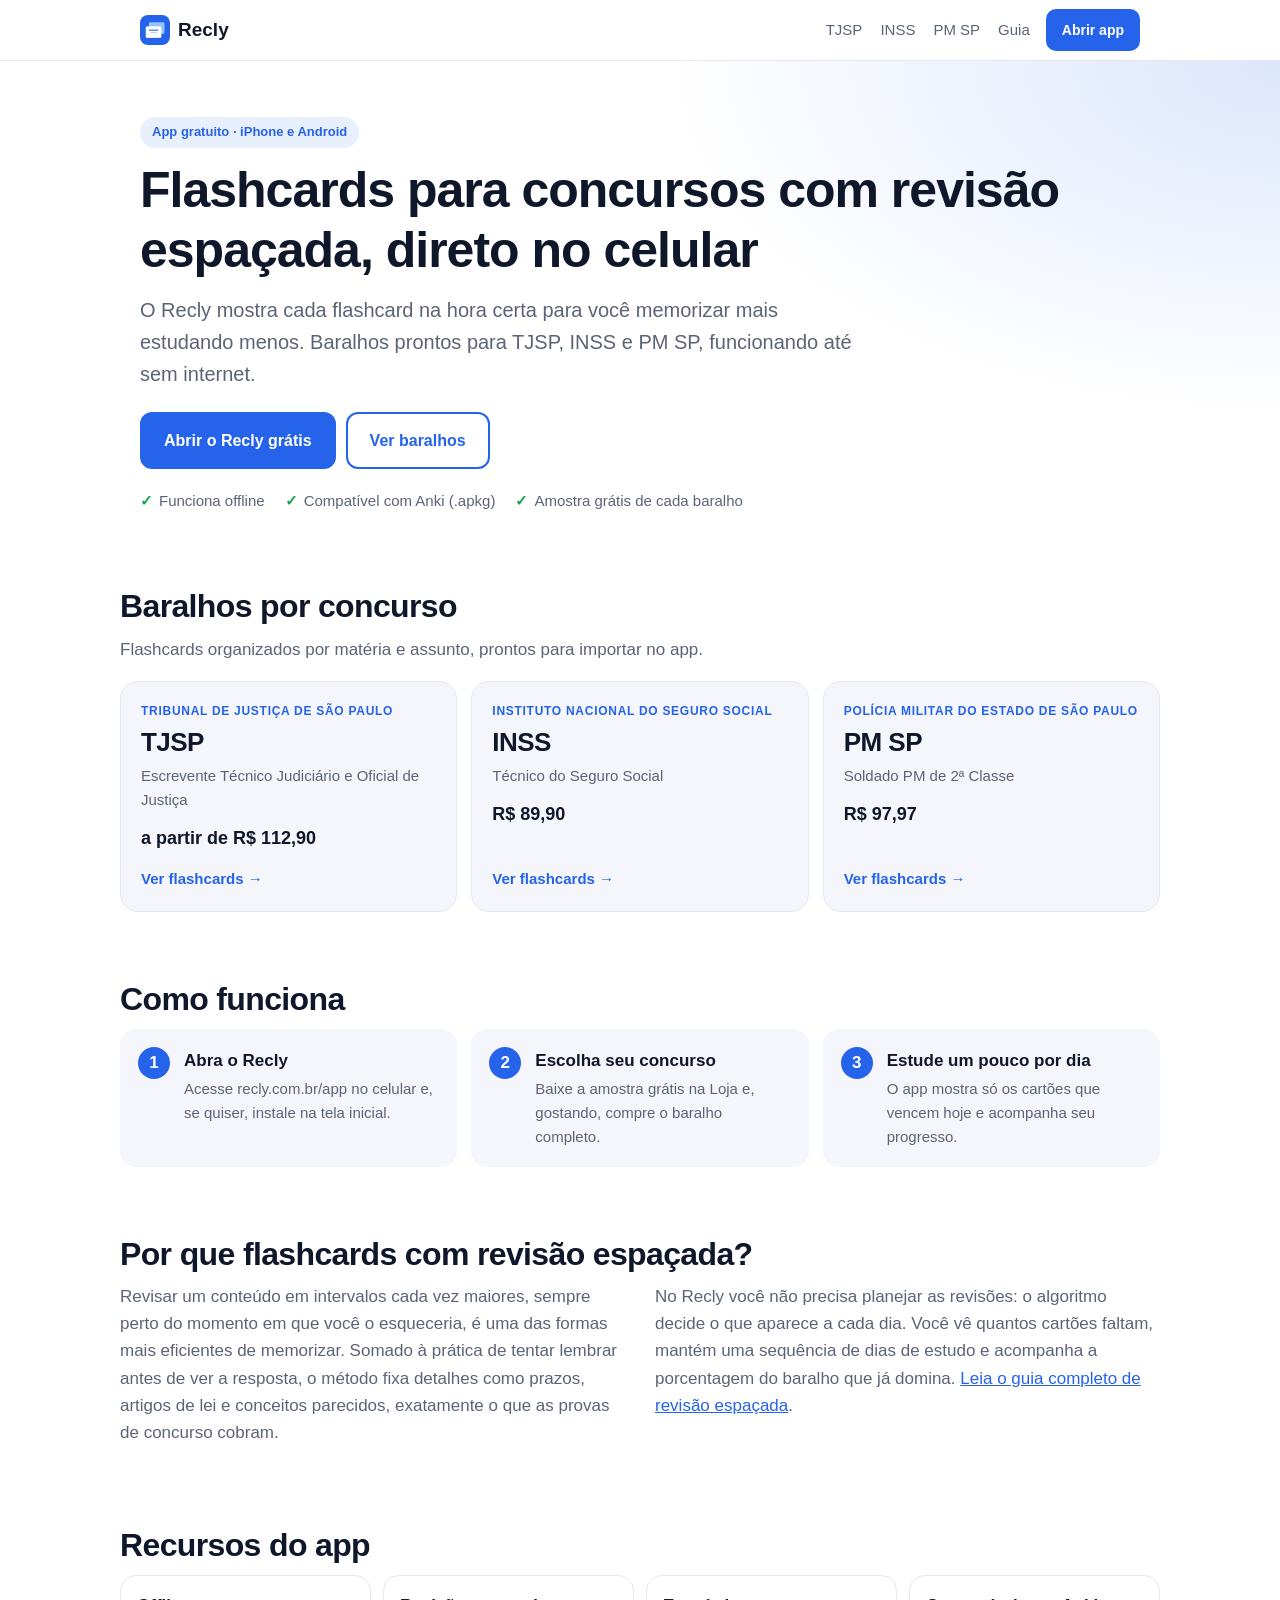
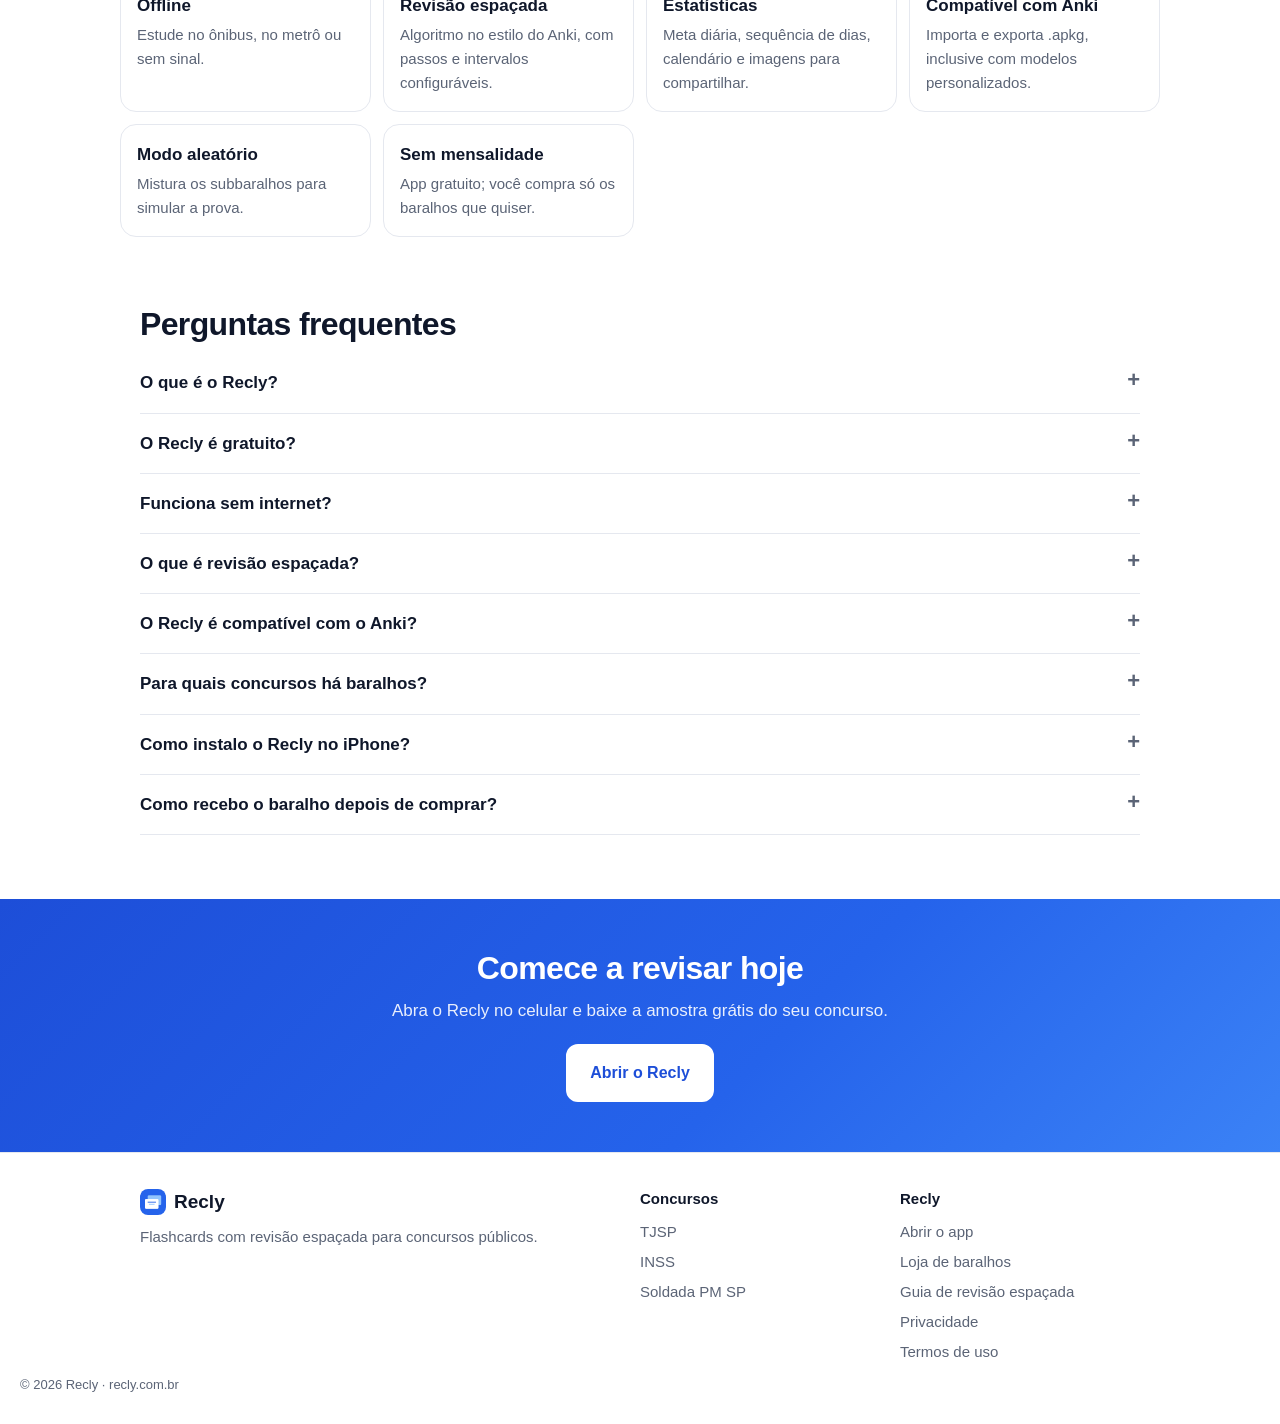
==== commit 870dec5a: "Turmas: contas, ranking e turmas privadas; páginas de privacidade e termos; servidor Co-Authored-By:" ====
--- a/index.html
+++ b/index.html
@@ -174,7 +174,7 @@
 <div><a class="logo" href="/"><img src="/icon-192.png" alt="" width="26" height="26">Recly</a>
 <p>Flashcards com revisão espaçada para concursos públicos.</p></div>
 <div><b>Concursos</b><a href="/concursos/tjsp/">TJSP</a><a href="/concursos/inss/">INSS</a><a href="/concursos/pmsp/">Soldada PM SP</a></div>
-<div><b>Recly</b><a href="/app/">Abrir o app</a><a href="/app/#loja">Loja de baralhos</a><a href="/guia/revisao-espacada-para-concursos/">Guia de revisão espaçada</a></div>
+<div><b>Recly</b><a href="/app/">Abrir o app</a><a href="/app/#loja">Loja de baralhos</a><a href="/guia/revisao-espacada-para-concursos/">Guia de revisão espaçada</a><a href="/privacidade/">Privacidade</a><a href="/termos/">Termos de uso</a></div>
 </div><p class="copy wrap">© 2026 Recly · recly.com.br</p></footer>
 <script src="/assets/site.js" defer></script>
 </body>
--- a/assets/site.css
+++ b/assets/site.css
@@ -0,0 +1,58 @@
+:root{--bg:#fff;--soft:#f4f6fb;--fg:#0f172a;--mut:#5b6476;--line:#e5e8ef;--pri:#2563eb;--pri2:#1d4ed8;--ok:#16a34a}
+@media(prefers-color-scheme:dark){:root{--bg:#0b0f17;--soft:#131a26;--fg:#eef2f8;--mut:#9aa4b5;--line:#232c3b;--pri:#3b82f6;--pri2:#60a5fa}}
+*{box-sizing:border-box}html{scroll-behavior:smooth}
+body{margin:0;background:var(--bg);color:var(--fg);font:17px/1.6 -apple-system,BlinkMacSystemFont,"Segoe UI",Roboto,Helvetica,Arial,sans-serif;-webkit-text-size-adjust:100%}
+a{color:var(--pri)}img{max-width:100%}
+.wrap{max-width:1040px;margin:0 auto;padding:0 20px}
+h1,h2,h3{line-height:1.2;letter-spacing:-.02em}h1{font-size:clamp(30px,5.4vw,50px);margin:12px 0 14px}h2{font-size:clamp(23px,3.4vw,32px);margin:0 0 10px}h3{font-size:18px;margin:0 0 6px}
+.nav{position:sticky;top:0;z-index:5;background:color-mix(in srgb,var(--bg) 88%,transparent);backdrop-filter:saturate(1.4) blur(10px);-webkit-backdrop-filter:saturate(1.4) blur(10px);border-bottom:1px solid var(--line)}
+.nav .wrap{display:flex;align-items:center;gap:16px;height:60px}
+.logo{display:flex;align-items:center;gap:8px;font-weight:800;font-size:19px;color:var(--fg);text-decoration:none}.logo img{border-radius:8px}
+.links{display:flex;gap:18px;margin-left:auto}.links a{color:var(--mut);text-decoration:none;font-size:15px;font-weight:500}.links a:hover{color:var(--fg)}
+@media(max-width:640px){.links{display:none}.nav .btn{margin-left:auto}}
+.btn{display:inline-flex;align-items:center;justify-content:center;gap:8px;background:var(--pri);color:#fff;text-decoration:none;font-weight:700;padding:14px 22px;border-radius:12px;font-size:16px;border:2px solid var(--pri)}
+.btn:hover{background:var(--pri2);border-color:var(--pri2)}.btn.sm{padding:8px 14px;font-size:14px;border-radius:10px}
+.btn.ghost{background:transparent;color:var(--pri)}.btn.ghost:hover{background:color-mix(in srgb,var(--pri) 8%,transparent)}
+.btn.light{background:#fff;color:#1d4ed8;border-color:#fff}
+.hero{padding:56px 0 40px;background:radial-gradient(80% 120% at 100% 0%,color-mix(in srgb,var(--pri) 16%,transparent),transparent 60%)}
+.hero.sm{padding:24px 0 30px}
+.pill{display:inline-block;font-size:13px;font-weight:700;color:var(--pri);background:color-mix(in srgb,var(--pri) 10%,transparent);padding:5px 12px;border-radius:99px}
+.lead{font-size:clamp(17px,2.2vw,20px);color:var(--mut);max-width:720px;margin:0 0 22px}
+.cta{display:flex;gap:10px;flex-wrap:wrap}
+.ticks{list-style:none;padding:0;margin:20px 0 0;display:flex;flex-wrap:wrap;gap:8px 20px;color:var(--mut);font-size:15px}
+.ticks li::before{content:"✓";color:var(--ok);font-weight:800;margin-right:6px}
+.sec{padding:34px 0}.sub{color:var(--mut);margin:0 0 18px}.note{color:var(--mut);font-size:14px;margin-top:14px}
+.crumbs{font-size:14px;color:var(--mut);padding-top:16px}.crumbs a{color:var(--mut)}
+.cgrid{display:grid;grid-template-columns:repeat(auto-fit,minmax(240px,1fr));gap:14px}
+.ccard{display:flex;flex-direction:column;gap:4px;text-decoration:none;color:var(--fg);background:var(--soft);border:1px solid var(--line);border-radius:18px;padding:20px;transition:transform .15s,border-color .15s}
+.ccard:hover{transform:translateY(-2px);border-color:var(--pri)}.ccard h3{font-size:26px;margin:2px 0}.ccard p{margin:0;color:var(--mut);font-size:15px}
+.ck{font-size:12px;font-weight:700;text-transform:uppercase;letter-spacing:.06em;color:var(--pri)}
+.cprice{font-weight:800;font-size:18px;margin-top:8px}.cprice:empty{display:none}.more{margin-top:auto;padding-top:10px;color:var(--pri);font-weight:700;font-size:15px}
+.steps{list-style:none;padding:0;margin:0;counter-reset:s;display:grid;grid-template-columns:repeat(auto-fit,minmax(230px,1fr));gap:14px}
+.steps li{counter-increment:s;background:var(--soft);border-radius:16px;padding:18px 18px 18px 64px;position:relative;display:flex;flex-direction:column;gap:3px}
+.steps li::before{content:counter(s);position:absolute;left:18px;top:18px;width:32px;height:32px;border-radius:99px;background:var(--pri);color:#fff;font-weight:800;display:flex;align-items:center;justify-content:center}
+.steps span{color:var(--mut);font-size:15px}
+.two{display:grid;grid-template-columns:repeat(auto-fit,minmax(280px,1fr));gap:10px 30px}.two p{margin:0 0 12px;color:var(--mut)}
+.feat{display:grid;grid-template-columns:repeat(auto-fit,minmax(220px,1fr));gap:12px}
+.feat div{border:1px solid var(--line);border-radius:16px;padding:16px;display:flex;flex-direction:column;gap:4px}.feat span{color:var(--mut);font-size:15px}
+.faq details{border-bottom:1px solid var(--line);padding:4px 0}.faq summary{cursor:pointer;font-weight:600;padding:12px 0;list-style:none;display:flex;justify-content:space-between;gap:12px}
+.faq summary::-webkit-details-marker{display:none}.faq summary::after{content:"+";color:var(--mut);font-size:22px;line-height:1}.faq details[open] summary::after{content:"–"}
+.faq p{margin:0 0 14px;color:var(--mut)}
+.chips{list-style:none;padding:0;margin:0;display:flex;flex-wrap:wrap;gap:8px}.chips li{background:var(--soft);border:1px solid var(--line);padding:7px 13px;border-radius:99px;font-size:15px}
+.tips{display:grid;grid-template-columns:repeat(auto-fit,minmax(240px,1fr));gap:14px}.tips div{background:var(--soft);border-radius:16px;padding:18px}.tips p{margin:0;color:var(--mut);font-size:15px}
+.others{display:flex;flex-direction:column;gap:8px}
+.prod{display:grid;gap:16px}
+.pcard2{display:grid;grid-template-columns:minmax(0,320px) 1fr;gap:22px;background:var(--soft);border:1px solid var(--line);border-radius:20px;padding:18px;align-items:start}
+@media(max-width:700px){.pcard2{grid-template-columns:1fr}}
+.pcard2 img,.gcov{width:100%;aspect-ratio:4/3;object-fit:cover;border-radius:14px}
+.gcov{display:flex;align-items:flex-end;padding:18px;background:linear-gradient(150deg,var(--c),color-mix(in srgb,var(--c) 50%,#000));color:#fff;font-weight:800;font-size:24px;line-height:1.15}
+.pbody h3{font-size:22px}.price{margin:8px 0 2px}.price b{font-size:30px;font-weight:800}.price s{color:var(--mut)}.meta{color:var(--mut);font-size:14px;margin:2px 0}
+.pbody .ticks{flex-direction:column;gap:6px;margin:12px 0 16px}
+.final{background:linear-gradient(135deg,#1d4ed8,#2563eb 60%,#3b82f6);color:#fff;text-align:center;padding:50px 0;margin-top:30px}.final p{opacity:.9;margin:0 0 20px}
+.art{max-width:760px;padding-top:6px}.art p{margin:0 0 16px}.art h2{margin-top:36px}.meta{color:var(--mut);font-size:14px}
+.toc{background:var(--soft);border-radius:14px;padding:16px 20px;margin:10px 0 10px}.toc ol{margin:6px 0 0;padding-left:20px;color:var(--mut)}
+.art .steps{grid-template-columns:1fr}
+.foot{border-top:1px solid var(--line);padding:34px 0 20px;margin-top:0;font-size:15px}
+.foot .wrap:first-child{display:grid;grid-template-columns:2fr 1fr 1fr;gap:20px}@media(max-width:640px){.foot .wrap:first-child{grid-template-columns:1fr}}
+.foot p{color:var(--mut);margin:8px 0}.foot div>a:not(.logo){display:block;color:var(--mut);text-decoration:none;padding:3px 0}.foot b{display:block;margin-bottom:6px}
+.copy{color:var(--mut);font-size:13px;margin-top:20px}
